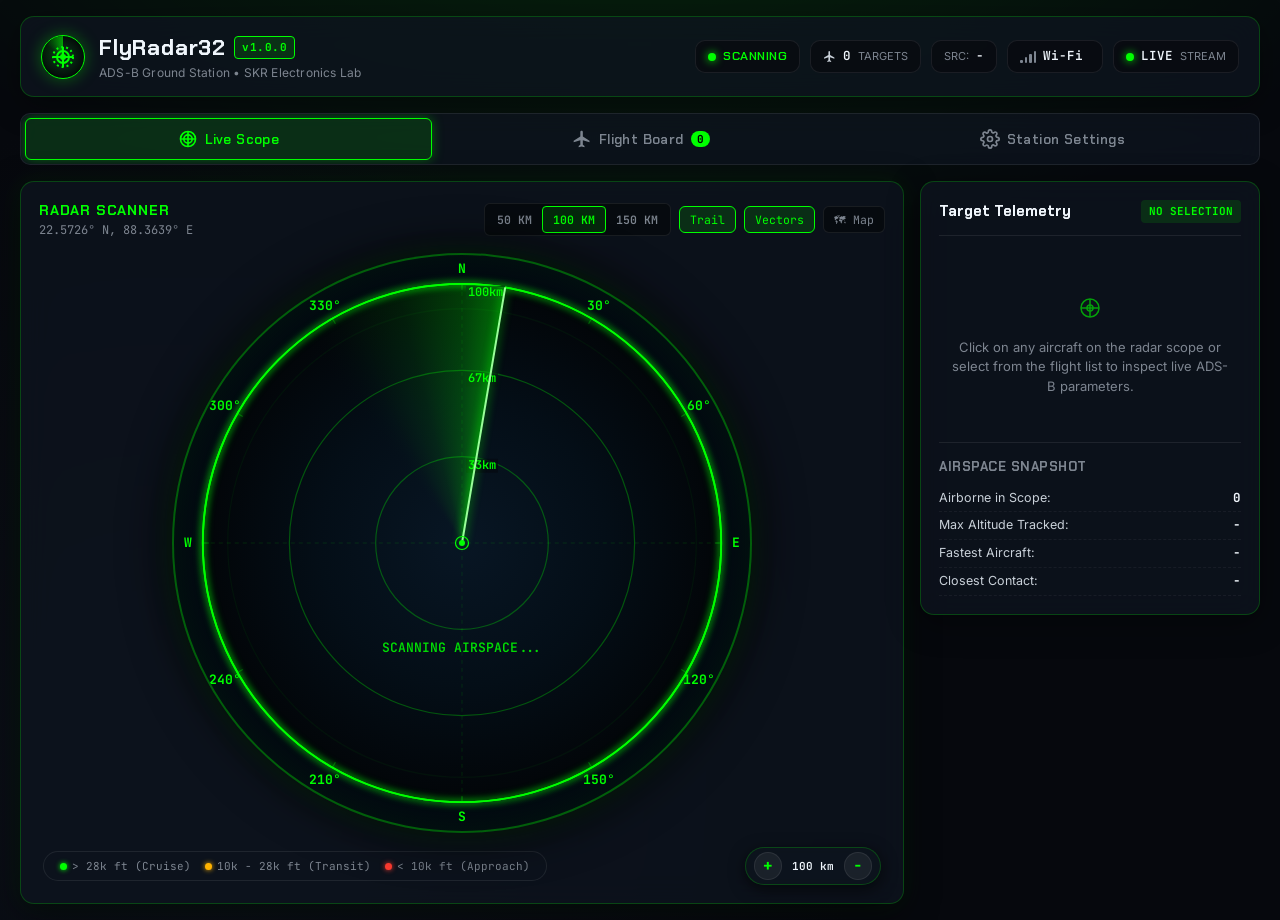
==== data/index.html @ 41c31546 "WIP: current uncommitted state before full issue audit fixes" ====
<!DOCTYPE html>
<html lang="en">
<head>
<meta charset="UTF-8">
<meta name="viewport" content="width=device-width, initial-scale=1.0, maximum-scale=1.0, user-scalable=no">
<title>FlyRadar32 &mdash; SKR Electronics Lab</title>
<link rel="stylesheet" href="style.css?v=1.0.0">
<link rel="preconnect" href="https://fonts.googleapis.com">
<link rel="preconnect" href="https://fonts.gstatic.com" crossorigin>
<link href="https://fonts.googleapis.com/css2?family=Chakra+Petch:ital,wght@0,400;0,600;0,700;1,500&family=Inter:wght@300;400;500;600;700&family=JetBrains+Mono:wght@400;500;600&display=swap" rel="stylesheet">
<style>
  /* Critical anti-FOUC & SVG containment to prevent giant unstyled icons */
  svg { max-width: 24px; max-height: 24px; display: inline-block; vertical-align: middle; }
  .radar-emblem svg { width: 24px; height: 24px; max-width: 24px; max-height: 24px; }
  .tab-svg, .section-svg { width: 20px; height: 20px; min-width: 20px; max-width: 20px; min-height: 20px; max-height: 20px; }
  .cockpit-panel:not(.active) { display: none !important; }
</style>
</head>
<body class="theme-green">
<div class="app-wrapper">
  <!-- Top Avionics Header -->
  <header class="avionics-header">
    <div class="header-left">
      <div class="radar-emblem">
        <div class="sweep-disc"></div>
        <svg width="24" height="24" viewBox="0 0 24 24" fill="none" stroke="currentColor" stroke-width="2">
          <circle cx="12" cy="12" r="10" stroke-dasharray="2 3"/>
          <circle cx="12" cy="12" r="6"/>
          <circle cx="12" cy="12" r="2" fill="currentColor"/>
          <line x1="12" y1="2" x2="12" y2="22"/>
          <line x1="2" y1="12" x2="22" y2="12"/>
        </svg>
      </div>
      <div class="brand-group">
        <div class="brand-title">
          <h1>FlyRadar32</h1>
          <span class="version-badge">v1.0.0</span>
        </div>
        <div class="brand-sub">ADS-B Ground Station &bull; SKR Electronics Lab</div>
      </div>
    </div>

    <!-- Live Telemetry HUD Ribbons -->
    <div class="header-hud">
      <div class="hud-pill" id="statusPill">
        <span class="pulse-dot"></span>
        <span class="pill-label" id="liveStatusText">SCANNING</span>
      </div>

      <div class="hud-pill" id="targetPill">
        <span class="hud-icon">
          <svg width="13" height="13" viewBox="0 0 24 24" fill="currentColor">
            <path d="M21 16v-2l-8-5V3.5c0-.83-.67-1.5-1.5-1.5S10 2.67 10 3.5V9l-8 5v2l8-2.5V19l-2 1.5V22l3.5-1 3.5 1v-1.5L13 19v-5.5l8 2.5z"/>
          </svg>
        </span>
        <span class="hud-val" id="targetCount">0</span>
        <span class="hud-sub">TARGETS</span>
      </div>

      <div class="hud-pill" id="providerPill">
        <span class="hud-sub">SRC:</span>
        <span class="hud-val" id="activeProvider">-</span>
      </div>

      <div class="hud-pill" id="wifiPill">
        <span class="wifi-bars" id="wifiBars">
          <span class="bar bar-1"></span>
          <span class="bar bar-2"></span>
          <span class="bar bar-3"></span>
          <span class="bar bar-4"></span>
        </span>
        <span class="hud-val" id="wifiSsidHeader">Wi-Fi</span>
        <span class="hud-sub" id="wifiIpHeader"></span>
      </div>

      <!-- Realtime live streaming badge (Replaces manual refresh button) -->
      <div class="hud-pill live-pill" title="Automated Real-Time ADS-B Feed">
        <span class="pulse-dot live-radar-dot"></span>
        <span class="hud-val">LIVE</span>
        <span class="hud-sub" id="refreshTimerText">STREAM</span>
      </div>
    </div>
  </header>

  <!-- Clean 3-Tab Avionics Navigation -->
  <nav class="cockpit-nav">
    <button class="nav-tab active" data-tab="radar">
      <svg class="tab-svg" width="20" height="20" viewBox="0 0 24 24" fill="none" stroke="currentColor" stroke-width="2">
        <circle cx="12" cy="12" r="9"/>
        <circle cx="12" cy="12" r="5"/>
        <line x1="12" y1="3" x2="12" y2="21"/>
        <line x1="3" y1="12" x2="21" y2="12"/>
      </svg>
      <span>Live Scope</span>
    </button>
    <button class="nav-tab" data-tab="traffic">
      <svg class="tab-svg" width="20" height="20" viewBox="0 0 24 24" fill="currentColor">
        <path d="M21 16v-2l-8-5V3.5c0-.83-.67-1.5-1.5-1.5S10 2.67 10 3.5V9l-8 5v2l8-2.5V19l-2 1.5V22l3.5-1 3.5 1v-1.5L13 19v-5.5l8 2.5z"/>
      </svg>
      <span>Flight Board</span>
      <span class="badge" id="trafficBadge">0</span>
    </button>
    <button class="nav-tab" data-tab="settings">
      <svg class="tab-svg" width="20" height="20" viewBox="0 0 24 24" fill="none" stroke="currentColor" stroke-width="2">
        <circle cx="12" cy="12" r="3"/>
        <path d="M19.4 15a1.65 1.65 0 0 0 .33 1.82l.06.06a2 2 0 0 1 0 2.83 2 2 0 0 1-2.83 0l-.06-.06a1.65 1.65 0 0 0-1.82-.33 1.65 1.65 0 0 0-1 1.51V21a2 2 0 0 1-2 2 2 2 0 0 1-2-2v-.09A1.65 1.65 0 0 0 9 19.4a1.65 1.65 0 0 0-1.82.33l-.06.06a2 2 0 0 1-2.83 0 2 2 0 0 1 0-2.83l.06-.06a1.65 1.65 0 0 0 .33-1.82 1.65 1.65 0 0 0-1.51-1H3a2 2 0 0 1-2-2 2 2 0 0 1 2-2h.09A1.65 1.65 0 0 0 4.6 9a1.65 1.65 0 0 0-.33-1.82l-.06-.06a2 2 0 0 1 0-2.83 2 2 0 0 1 2.83 0l.06.06a1.65 1.65 0 0 0 1.82.33H9a1.65 1.65 0 0 0 1-1.51V3a2 2 0 0 1 2-2 2 2 0 0 1 2 2v.09a1.65 1.65 0 0 0 1 1.51 1.65 1.65 0 0 0 1.82-.33l.06-.06a2 2 0 0 1 2.83 0 2 2 0 0 1 0 2.83l-.06.06a1.65 1.65 0 0 0-.33 1.82V9a1.65 1.65 0 0 0 1.51 1H21a2 2 0 0 1 2 2 2 2 0 0 1-2 2h-.09a1.65 1.65 0 0 0-1.51 1z"/>
      </svg>
      <span>Station Settings</span>
    </button>
  </nav>

  <!-- ================= TAB 1: LIVE RADAR SCOPE ================= -->
  <section class="cockpit-panel active" id="panel-radar">
    <div class="scope-grid">
      <!-- Radar Canvas Viewport -->
      <div class="radar-card">
        <div class="radar-toolbar">
          <div class="scope-title">
            <span class="scope-mode-label">RADAR SCANNER</span>
            <span class="scope-coords" id="scopeCoordsText">22.5726&deg; N, 88.3639&deg; E</span>
          </div>
          <div class="scope-controls">
            <div class="range-selector" id="radarRangeBtns">
              <button class="range-btn" data-range="50">50 KM</button>
              <button class="range-btn active" data-range="100">100 KM</button>
              <button class="range-btn" data-range="150">150 KM</button>
            </div>
            <button class="hud-toggle-btn active" id="trailToggleBtn" title="Toggle Breadcrumb Trails">Trail</button>
            <button class="hud-toggle-btn active" id="vectorToggleBtn" title="Toggle Heading Vectors">Vectors</button>
            <button class="hud-toggle-btn" id="mapToggleBtn" title="Toggle Real Map Overlay (OpenStreetMap)">🗺 Map</button>
          </div>
        </div>

        <div class="radar-canvas-container">
          <canvas id="radarCanvas" width="600" height="600"></canvas>
          <div class="radar-crosshair-center"></div>
        </div>

        <!-- Radar Scope Footer: Altitude legend & Zoom controls placed cleanly outside radar scope circle -->
        <div class="radar-scope-footer">
          <div class="radar-legend">
            <div class="legend-item"><span class="legend-dot dot-high"></span> &gt; 28k ft (Cruise)</div>
            <div class="legend-item"><span class="legend-dot dot-mid"></span> 10k - 28k ft (Transit)</div>
            <div class="legend-item"><span class="legend-dot dot-low"></span> &lt; 10k ft (Approach)</div>
          </div>
          <div class="scope-zoom-controls">
            <button class="scope-zoom-btn" id="scopeZoomInBtn" title="Zoom In (+)">+</button>
            <span class="scope-zoom-badge" id="scopeZoomDisplay">100 km</span>
            <button class="scope-zoom-btn" id="scopeZoomOutBtn" title="Zoom Out (&minus;)">&minus;</button>
          </div>
        </div>
      </div>

      <!-- Right Inspection Sidebar -->
      <div class="inspect-card" id="inspectCard">
        <div class="card-header">
          <h3>Target Telemetry</h3>
          <span class="target-tag" id="targetTag">NO SELECTION</span>
        </div>

        <div id="targetDetailEmpty" class="target-empty">
          <div class="empty-icon">
            <svg width="40" height="40" viewBox="0 0 24 24" fill="none" stroke="currentColor" stroke-width="1.5">
              <circle cx="12" cy="12" r="9"/>
              <circle cx="12" cy="12" r="3"/>
              <line x1="12" y1="3" x2="12" y2="21"/>
              <line x1="3" y1="12" x2="21" y2="12"/>
            </svg>
          </div>
          <p>Click on any aircraft on the radar scope or select from the flight list to inspect live ADS-B parameters.</p>
        </div>

        <div id="targetDetailContent" class="target-detail-content" style="display:none;">
          <div class="flight-headline">
            <div class="flight-callsign" id="detailCallsign">-</div>
            <div class="flight-hex" id="detailHex">-</div>
          </div>

          <div class="telemetry-stats-grid">
            <div class="tstat-box">
              <span class="tstat-lbl">ALTITUDE</span>
              <span class="tstat-val" id="detailAlt">0 <small>ft</small></span>
            </div>
            <div class="tstat-box">
              <span class="tstat-lbl">GROUND SPEED</span>
              <span class="tstat-val" id="detailSpeed">0 <small>kt</small></span>
            </div>
            <div class="tstat-box">
              <span class="tstat-lbl">DISTANCE</span>
              <span class="tstat-val" id="detailDist">0 <small>km</small></span>
            </div>
            <div class="tstat-box">
              <span class="tstat-lbl">BEARING</span>
              <span class="tstat-val" id="detailBrg">0&deg;</span>
            </div>
            <div class="tstat-box">
              <span class="tstat-lbl">TRACK HEADING</span>
              <span class="tstat-val" id="detailTrack">0&deg;</span>
            </div>
            <div class="tstat-box">
              <span class="tstat-lbl">SQUAWK</span>
              <span class="tstat-val squawk-val" id="detailSquawk">----</span>
            </div>
          </div>

          <div class="extra-specs-list">
            <div class="spec-row">
              <span class="spec-lbl">Aircraft Model:</span>
              <span class="spec-val" id="detailType">-</span>
            </div>
            <div class="spec-row">
              <span class="spec-lbl">Registration:</span>
              <span class="spec-val" id="detailReg">-</span>
            </div>
            <div class="spec-row">
              <span class="spec-lbl">Operator / Airline:</span>
              <span class="spec-val" id="detailOp">-</span>
            </div>
            <div class="spec-row">
              <span class="spec-lbl">Description / Origin:</span>
              <span class="spec-val" id="detailDesc">-</span>
            </div>
          </div>

          <div class="target-actions">
            <a class="btn btn-secondary btn-sm" id="flightRadarTrackBtn" target="_blank" rel="noopener noreferrer">View on FlightRadar24</a>
            <button class="btn btn-secondary btn-sm" id="radarCenterTargetBtn">Select on Scope</button>
          </div>
        </div>

        <!-- Airspace Mini Stats -->
        <div class="airspace-summary">
          <h4>Airspace Snapshot</h4>
          <div class="airspace-stat-row">
            <span>Airborne in Scope:</span>
            <strong id="statAirborne">0</strong>
          </div>
          <div class="airspace-stat-row">
            <span>Max Altitude Tracked:</span>
            <strong id="statMaxAlt">-</strong>
          </div>
          <div class="airspace-stat-row">
            <span>Fastest Aircraft:</span>
            <strong id="statMaxSpeed">-</strong>
          </div>
          <div class="airspace-stat-row">
            <span>Closest Contact:</span>
            <strong id="statClosest">-</strong>
          </div>
        </div>
      </div>
    </div>
  </section>

  <!-- ================= TAB 2: TRAFFIC BOARD ================= -->
  <section class="cockpit-panel" id="panel-traffic">
    <div class="card glass-card">
      <div class="board-header">
        <div>
          <h2>Air Traffic Flight Board</h2>
          <p class="section-desc">Real-time transponder broadcasts received within your station's coverage radius.</p>
        </div>
        <div class="board-search">
          <input type="text" id="trafficSearchInput" placeholder="Filter callsign, type, hex, airline...">
        </div>
      </div>

      <div class="table-container">
        <table class="traffic-table" id="trafficTable">
          <thead>
            <tr>
              <th>Callsign</th>
              <th>Hex</th>
              <th>Model</th>
              <th>Altitude</th>
              <th>Speed</th>
              <th>Heading</th>
              <th>Distance</th>
              <th>Bearing</th>
              <th>Squawk</th>
              <th>Action</th>
            </tr>
          </thead>
          <tbody id="trafficTableBody">
            <tr>
              <td colspan="10" class="empty-table-msg">Awaiting aircraft telemetry...</td>
            </tr>
          </tbody>
        </table>
      </div>
    </div>
  </section>

  <!-- ================= TAB 3: UNIFIED STATION CONFIGURATION ================= -->
  <section class="cockpit-panel" id="panel-settings">
    <!-- Top Configuration Header with Auto-Save Badge -->
    <div class="settings-top-bar">
      <div>
        <h2>Station Cockpit Settings</h2>
        <p class="section-desc">All preferences and hardware parameters are automatically synchronized in real-time.</p>
      </div>
      <div class="autosave-indicator" id="autoSaveBadge">
        <span class="autosave-dot"></span>
        <span class="autosave-label">Auto-Saved to Hardware</span>
      </div>
    </div>

    <div class="settings-unified-grid">
      <!-- Card 1: ADS-B Telemetry & Station Location -->
      <div class="card glass-card" id="telemetryCard">
        <div class="card-title-row">
          <svg class="section-svg" width="20" height="20" viewBox="0 0 24 24" fill="none" stroke="currentColor" stroke-width="2">
            <path d="M4.93 19.07A10 10 0 0 1 12 2a10 10 0 0 1 7.07 17.07M12 12a3 3 0 1 0 0-6 3 3 0 0 0 0 6z"/>
            <line x1="12" y1="12" x2="12" y2="22"/>
          </svg>
          <h3>ADS-B Telemetry & Station Location</h3>
        </div>
        <p class="card-desc">Ground station GPS coordinates and multi-feed provider prioritization.</p>

        <div class="form-group">
          <label for="pasteCoords">Quick Paste from Google Maps</label>
          <div class="input-with-action">
            <input type="text" id="pasteCoords" placeholder="e.g. 22.572645, 88.363892 or Maps link">
            <button class="btn btn-secondary" id="parseCoordsBtn">Apply</button>
          </div>
        </div>

        <div class="coords-row">
          <div class="form-group">
            <label for="latInput">Latitude (&deg; N/S)</label>
            <input type="number" step="0.0001" id="latInput" placeholder="e.g. 22.5726">
          </div>
          <div class="form-group">
            <label for="lonInput">Longitude (&deg; E/W)</label>
            <input type="number" step="0.0001" id="lonInput" placeholder="e.g. 88.3639">
          </div>
        </div>

        <div class="form-grid-2">
          <div class="form-group">
            <label for="primaryProviderSelect">Primary Data Feed</label>
            <select id="primaryProviderSelect">
              <option value="1">adsb.lol (No Auth, HTTP)</option>
              <option value="0">OpenSky Network (REST)</option>
              <option value="2">airplanes.live (HTTPS)</option>
            </select>
          </div>
          <div class="form-group">
            <label for="refreshSelect">Polling Interval</label>
            <select id="refreshSelect">
              <option value="5">5s (High Frequency)</option>
              <option value="10" selected>10s (Recommended)</option>
              <option value="15">15s (Standard)</option>
              <option value="30">30s (Bandwidth Saver)</option>
            </select>
          </div>
        </div>

        <div class="provider-status-list" id="providerStatusList">
          <div class="provider-item active" data-provider="1" title="Click to set as Primary">
            <div class="provider-status-dot cyan"></div>
            <div class="provider-info">
              <strong>adsb.lol</strong>
              <span>Community ADS-B Exchange v2 (No auth, fast HTTP)</span>
            </div>
            <span class="provider-badge" id="badge-1">PRIMARY</span>
          </div>

          <div class="provider-item standby" data-provider="0" title="Click to set as Primary">
            <div class="provider-status-dot green"></div>
            <div class="provider-info">
              <strong>OpenSky Network</strong>
              <span>REST API (Anonymous or OAuth2 credentials)</span>
            </div>
            <span class="provider-badge backup" id="badge-0">BACKUP</span>
          </div>

          <div class="provider-item disabled" data-provider="2" title="Click to set as Primary">
            <div class="provider-status-dot gray"></div>
            <div class="provider-info">
              <strong>airplanes.live</strong>
              <span>HTTPS Feed (Cloudflare rate limiting)</span>
            </div>
            <span class="provider-badge off" id="badge-2">TERTIARY</span>
          </div>
        </div>
      </div>

      <!-- Card 2: Hardware Display & Themes -->
      <div class="card glass-card">
        <div class="card-title-row">
          <svg class="section-svg" width="20" height="20" viewBox="0 0 24 24" fill="none" stroke="currentColor" stroke-width="2">
            <rect x="2" y="3" width="20" height="14" rx="2" ry="2"/>
            <line x1="8" y1="21" x2="16" y2="21"/>
            <line x1="12" y1="17" x2="12" y2="21"/>
          </svg>
          <h3>Hardware Display & Themes</h3>
        </div>
        <p class="card-desc">Customize your physical ST7735 TFT screen and web cockpit appearance.</p>

        <div class="form-group">
          <label>Phosphor HUD Palette</label>
          <div class="theme-row" id="themeRow">
            <div class="theme-swatch active" data-theme="0">
              <div class="dot" style="background:#00FF00; box-shadow: 0 0 10px #00FF00;"></div>
              <span>Matrix Green</span>
            </div>
            <div class="theme-swatch" data-theme="1">
              <div class="dot" style="background:#00E5FF; box-shadow: 0 0 10px #00E5FF;"></div>
              <span>Ice Cyan</span>
            </div>
            <div class="theme-swatch" data-theme="2">
              <div class="dot" style="background:#FFB300; box-shadow: 0 0 10px #FFB300;"></div>
              <span>Amber Retro</span>
            </div>
          </div>
        </div>

        <div class="form-group">
          <label for="brightnessSlider">TFT Screen Backlight: <span id="brightVal" class="font-mono">100%</span></label>
          <input type="range" id="brightnessSlider" min="15" max="255" value="255" class="slider-range">
        </div>

        <div class="form-grid-2">
          <div class="form-group">
            <label for="zoomSelect">Default Zoom</label>
            <select id="zoomSelect">
              <option value="0">50 km (Approach)</option>
              <option value="1">100 km (Regional)</option>
              <option value="2">150 km (En-Route)</option>
            </select>
          </div>
          <div class="form-group">
            <label for="labelsSelect">Aircraft Labels</label>
            <select id="labelsSelect">
              <option value="0">Disabled</option>
              <option value="1">Selected Only</option>
              <option value="2">All Targets</option>
            </select>
          </div>
        </div>

        <div class="form-group">
          <label for="iconSelect">TFT Aircraft Icon</label>
          <select id="iconSelect">
            <option value="0">◆ Dots (Tactical Blip)</option>
            <option value="1">▲ Directional Arrow</option>
          </select>
        </div>

        <div class="toggles-grid">
          <div class="toggle-row">
            <div>
              <div class="toggle-label">Compass Markers</div>
              <div class="toggle-desc">N, E, S, W cardinal marks</div>
            </div>
            <label class="switch">
              <input type="checkbox" id="compassToggle" checked>
              <span class="slider"></span>
            </label>
          </div>

          <div class="toggle-row">
            <div>
              <div class="toggle-label">Range Distance Labels</div>
              <div class="toggle-desc">km distance graticule stamps</div>
            </div>
            <label class="switch">
              <input type="checkbox" id="rangeLabelsToggle" checked>
              <span class="slider"></span>
            </label>
          </div>

          <div class="toggle-row">
            <div>
              <div class="toggle-label">Breadcrumb Trails</div>
              <div class="toggle-desc">Aircraft flight history trace</div>
            </div>
            <label class="switch">
              <input type="checkbox" id="trailToggle" checked>
              <span class="slider"></span>
            </label>
          </div>

          <div class="toggle-row">
            <div>
              <div class="toggle-label">Sweep Animation</div>
              <div class="toggle-desc">Rotating CRT radar beam</div>
            </div>
            <label class="switch">
              <input type="checkbox" id="sweepToggle" checked>
              <span class="slider"></span>
            </label>
          </div>
        </div>
      </div>

      <!-- Card 3b: OpenSky Network API Credentials & JSON Import -->
      <div class="card glass-card" id="openSkyCredentialsCard">
        <div class="card-title-row">
          <svg class="section-svg" width="20" height="20" viewBox="0 0 24 24" fill="none" stroke="currentColor" stroke-width="2">
            <rect x="3" y="11" width="18" height="11" rx="2" ry="2"/>
            <path d="M7 11V7a5 5 0 0 1 10 0v4"/>
          </svg>
          <h3>OpenSky API Credentials</h3>
        </div>
        <p class="card-desc">OAuth2 client credentials for live OpenSky Network vector state feeds.</p>

        <div class="form-group">
          <label>Import OpenSky Credentials File (.json)</label>
          <div class="file-upload-dropzone" id="jsonDropzone">
            <input type="file" id="openskyJsonFile" accept=".json" style="display:none;" />
            <button type="button" class="btn btn-secondary" style="width:100%; margin-bottom: 6px;" onclick="document.getElementById('openskyJsonFile').click()">
              📁 Upload credentials.json
            </button>
            <div class="help-text" id="jsonFileStatus">Select credentials.json to auto-detect Client ID & Secret.</div>
          </div>
        </div>

        <form id="openSkyForm" style="margin-top: 10px;">
          <div class="form-group">
            <label for="osClientId">Client ID</label>
            <input type="text" id="osClientId" placeholder="skr4test@gmail.com-api-client" autocomplete="off" />
          </div>

          <div class="form-group">
            <label for="osClientSecret">Client Secret</label>
            <input type="password" id="osClientSecret" placeholder="••••••••••••••••" autocomplete="off" />
          </div>

          <button type="submit" class="btn btn-primary btn-block">Save OpenSky Credentials</button>
        </form>
      </div>

      <!-- Card 4: Wi-Fi & System Utilities -->
      <div class="card glass-card" id="wifiSetupCard">
        <div class="card-title-row">
          <svg class="section-svg" width="20" height="20" viewBox="0 0 24 24" fill="none" stroke="currentColor" stroke-width="2">
            <path d="M5 12.55a11 11 0 0 1 14.08 0M1.42 9a16 16 0 0 1 21.16 0M8.53 16.11a6 6 0 0 1 6.95 0M12 20h.01"/>
          </svg>
          <h3>Wi-Fi & System Control</h3>
        </div>
        <p class="card-desc">Network connectivity and firmware hardware utilities.</p>

        <div class="status-grid">
          <div class="status-item">
            <div class="status-label">Network Status</div>
            <div class="status-value" id="wifiState">Connected</div>
          </div>
          <div class="status-item">
            <div class="status-label">IP Address</div>
            <div class="status-value font-mono" id="wifiIp">-</div>
          </div>
          <div class="status-item">
            <div class="status-label">Local mDNS</div>
            <div class="status-value font-mono" id="mdnsAddr">flyradar32.local</div>
          </div>
          <div class="status-item">
            <div class="status-label">Firmware</div>
            <div class="status-value" id="fwVersion">v1.0.0</div>
          </div>
        </div>

        <div class="form-group" style="margin-top: 14px;">
          <label for="ssidInput">Join New Wi-Fi Network</label>
          <div class="input-with-action">
            <input type="text" id="ssidInput" placeholder="Select or enter SSID" autocomplete="off">
            <button class="btn btn-secondary" id="scanBtn">Scan</button>
          </div>
        </div>

        <div class="form-group">
          <label for="passInput">Wi-Fi Password</label>
          <input type="password" id="passInput" placeholder="Security passphrase" autocomplete="off">
        </div>

        <div class="card-footer-action">
          <button class="btn btn-primary btn-full" id="connectBtn">Connect Wi-Fi</button>
        </div>

        <div class="scan-section" id="scanCard" style="display:none; margin-top: 10px;">
          <div class="scan-header">
            <h4>Available Networks <span id="scanCount"></span></h4>
          </div>
          <div id="netList" class="network-list"></div>
        </div>

        <div class="danger-actions-row">
          <button class="btn btn-danger btn-sm" id="disconnectBtn">Forget Wi-Fi & Restart</button>
          <button class="btn btn-danger btn-sm" id="resetBtn">Factory Reset</button>
        </div>
      </div>
    </div>
  </section>
</div>

<!-- Floating Toast Notification -->
<div id="toast" class="toast">Settings updated successfully</div>

<script src="app.js?v=1.0.0"></script>
</body>
</html>
---- data/style.css ----
/* ============================================================
   FlyRadar32 Pro — High-Tech Avionics Glassmorphic Design
   Designed for SKR Electronics Lab & Maker Workstations
   ============================================================ */

:root {
  --bg-space: #06080D;
  --bg-deep: #0B0F17;
  --bg-card: rgba(14, 20, 31, 0.75);
  --bg-card-hover: rgba(20, 28, 44, 0.85);
  --bg-input: #080B11;
  --border-subtle: rgba(255, 255, 255, 0.08);
  --border-card: rgba(0, 255, 0, 0.22);
  --text-bright: #F0F6FC;
  --text-main: #C9D1D9;
  --text-dim: #7D8590;
  --accent: #00FF00;
  --accent-glow: rgba(0, 255, 0, 0.35);
  --accent-soft: rgba(0, 255, 0, 0.12);
  --alt-high: #00FF00;
  --alt-mid: #FFB300;
  --alt-low: #FF3B30;
  --danger: #F85149;
  --radius-sm: 6px;
  --radius-md: 10px;
  --radius-lg: 14px;
}

body.theme-cyan {
  --accent: #00E5FF;
  --accent-glow: rgba(0, 229, 255, 0.28);
  --accent-soft: rgba(0, 229, 255, 0.12);
  --border-card: rgba(0, 229, 255, 0.22);
}

body.theme-amber {
  --accent: #FFB300;
  --accent-glow: rgba(255, 179, 0, 0.28);
  --accent-soft: rgba(255, 179, 0, 0.12);
  --border-card: rgba(255, 179, 0, 0.22);
}

* {
  box-sizing: border-box;
  margin: 0;
  padding: 0;
  -webkit-font-smoothing: antialiased;
}

body {
  font-family: 'Inter', -apple-system, BlinkMacSystemFont, 'Segoe UI', Roboto, sans-serif;
  background-color: var(--bg-space);
  background-image: 
    radial-gradient(ellipse 90% 60% at 50% -15%, var(--accent-soft), transparent 70%),
    radial-gradient(circle at 15% 85%, rgba(14, 20, 31, 0.6), transparent 50%);
  color: var(--text-main);
  min-height: 100vh;
  line-height: 1.5;
  padding: 16px;
}

.font-mono {
  font-family: 'JetBrains Mono', monospace;
}

.app-wrapper {
  max-width: 1240px;
  margin: 0 auto;
}

/* ================= HEADER & TELEMETRY ================= */
.avionics-header {
  display: flex;
  justify-content: space-between;
  align-items: center;
  flex-wrap: wrap;
  gap: 16px;
  padding: 14px 20px;
  background: var(--bg-card);
  backdrop-filter: blur(14px);
  -webkit-backdrop-filter: blur(14px);
  border: 1px solid var(--border-card);
  border-radius: var(--radius-lg);
  margin-bottom: 16px;
  box-shadow: 0 8px 32px rgba(0, 0, 0, 0.4);
}

.header-left {
  display: flex;
  align-items: center;
  gap: 14px;
}

.radar-emblem {
  position: relative;
  width: 44px;
  height: 44px;
  border-radius: 50%;
  background: radial-gradient(circle, var(--accent-soft) 20%, rgba(0,0,0,0.8) 80%);
  border: 1px solid var(--accent);
  display: flex;
  align-items: center;
  justify-content: center;
  box-shadow: 0 0 16px var(--accent-glow);
  overflow: hidden;
}

.radar-emblem svg {
  width: 26px;
  height: 26px;
  color: var(--accent);
  z-index: 2;
}

.sweep-disc {
  position: absolute;
  top: 0;
  left: 0;
  width: 100%;
  height: 100%;
  border-radius: 50%;
  background: conic-gradient(from 0deg, transparent 60%, var(--accent-soft) 85%, var(--accent) 100%);
  opacity: 0.6;
  animation: radarSpin 3.5s linear infinite;
}

@keyframes radarSpin {
  from { transform: rotate(0deg); }
  to { transform: rotate(360deg); }
}

.brand-title {
  display: flex;
  align-items: center;
  gap: 8px;
}

.brand-title h1 {
  font-family: 'Chakra Petch', sans-serif;
  font-size: 22px;
  font-weight: 700;
  letter-spacing: 0.8px;
  color: var(--text-bright);
}

.version-badge,
.pro-badge {
  font-family: 'JetBrains Mono', monospace;
  font-size: 11px;
  font-weight: 700;
  padding: 2px 7px;
  border-radius: 4px;
  background: var(--accent-soft);
  color: var(--accent);
  border: 1px solid var(--accent);
  letter-spacing: 0.5px;
}

.brand-sub {
  font-size: 12px;
  color: var(--text-dim);
  letter-spacing: 0.2px;
}

.header-hud {
  display: flex;
  align-items: center;
  flex-wrap: wrap;
  gap: 10px;
}

.hud-pill {
  display: flex;
  align-items: center;
  gap: 7px;
  background: rgba(8, 11, 17, 0.8);
  border: 1px solid var(--border-subtle);
  border-radius: var(--radius-md);
  padding: 6px 12px;
  font-size: 12.5px;
}

.pulse-dot {
  width: 8px;
  height: 8px;
  border-radius: 50%;
  background: var(--accent);
  box-shadow: 0 0 8px var(--accent);
  animation: beaconPulse 1.8s ease-in-out infinite;
}

@keyframes beaconPulse {
  0%, 100% { opacity: 1; transform: scale(1); }
  50% { opacity: 0.4; transform: scale(0.85); }
}

.pill-label {
  font-family: 'Chakra Petch', sans-serif;
  font-weight: 600;
  letter-spacing: 0.5px;
  color: var(--accent);
}

.hud-pill.offline .pulse-dot {
  background: var(--danger);
  box-shadow: 0 0 8px var(--danger);
}
.hud-pill.offline .pill-label {
  color: var(--danger);
}

.hud-val {
  font-family: 'JetBrains Mono', monospace;
  font-weight: 600;
  color: var(--text-bright);
}

.hud-sub {
  font-size: 11px;
  color: var(--text-dim);
  text-transform: uppercase;
}

.wifi-bars {
  display: inline-flex;
  align-items: flex-end;
  gap: 2px;
  height: 12px;
}
.wifi-bars .bar {
  width: 2.5px;
  background: var(--text-dim);
  border-radius: 1px;
}
.wifi-bars .bar-1 { height: 3px; }
.wifi-bars .bar-2 { height: 6px; }
.wifi-bars .bar-3 { height: 9px; }
.wifi-bars .bar-4 { height: 12px; }

.wifi-bars.good .bar { background: var(--accent); }
.wifi-bars.fair .bar-4 { background: var(--text-dim); }
.wifi-bars.fair .bar-1, .wifi-bars.fair .bar-2, .wifi-bars.fair .bar-3 { background: var(--accent); }

.btn-icon {
  width: 36px;
  height: 36px;
  border-radius: var(--radius-sm);
  background: rgba(255, 255, 255, 0.05);
  border: 1px solid var(--border-subtle);
  color: var(--text-main);
  display: flex;
  align-items: center;
  justify-content: center;
  cursor: pointer;
  transition: all 0.2s;
}
.btn-icon:hover {
  background: var(--accent-soft);
  border-color: var(--accent);
  color: var(--accent);
  transform: scale(1.05);
}

/* ================= COCKPIT NAVIGATION ================= */
.cockpit-nav {
  display: flex;
  gap: 6px;
  background: var(--bg-card);
  backdrop-filter: blur(12px);
  -webkit-backdrop-filter: blur(12px);
  border: 1px solid var(--border-subtle);
  border-radius: var(--radius-md);
  padding: 4px;
  margin-bottom: 16px;
  overflow-x: auto;
}

.nav-tab {
  flex: 1;
  display: flex;
  align-items: center;
  justify-content: center;
  gap: 7px;
  padding: 10px 14px;
  background: transparent;
  border: none;
  border-radius: var(--radius-sm);
  color: var(--text-dim);
  font-family: 'Chakra Petch', sans-serif;
  font-size: 13.5px;
  font-weight: 600;
  letter-spacing: 0.4px;
  cursor: pointer;
  white-space: nowrap;
  transition: all 0.2s;
}

.nav-tab:hover {
  color: var(--text-bright);
  background: rgba(255, 255, 255, 0.04);
}

.nav-tab.active {
  background: var(--accent-soft);
  color: var(--accent);
  border: 1px solid var(--accent);
  box-shadow: 0 0 12px var(--accent-glow);
}

.nav-tab .badge {
  font-family: 'JetBrains Mono', monospace;
  font-size: 11px;
  background: var(--accent);
  color: #000;
  font-weight: 700;
  padding: 1px 6px;
  border-radius: 8px;
}

/* ================= PANELS ================= */
.cockpit-panel {
  display: none;
  animation: panelFade 0.2s ease-out;
}
.cockpit-panel.active {
  display: block;
}

@keyframes panelFade {
  from { opacity: 0; transform: translateY(4px); }
  to { opacity: 1; transform: translateY(0); }
}

/* ================= TAB 1: RADAR SCOPE GRID ================= */
.scope-grid {
  display: grid;
  grid-template-columns: 1fr 340px;
  gap: 16px;
  align-items: start;
}

@media (max-width: 960px) {
  .scope-grid {
    grid-template-columns: 1fr;
  }
}

.radar-card {
  background: var(--bg-card);
  backdrop-filter: blur(16px);
  -webkit-backdrop-filter: blur(16px);
  border: 1px solid var(--border-card);
  border-radius: var(--radius-lg);
  padding: 18px;
  box-shadow: 0 8px 32px rgba(0, 0, 0, 0.6), 0 0 24px rgba(0, 255, 0, 0.08);
  display: flex;
  flex-direction: column;
  align-items: center;
}

.radar-toolbar {
  width: 100%;
  display: flex;
  justify-content: space-between;
  align-items: center;
  flex-wrap: wrap;
  gap: 10px;
  margin-bottom: 14px;
}

.scope-title {
  display: flex;
  flex-direction: column;
}

.scope-mode-label {
  font-family: 'Chakra Petch', sans-serif;
  font-size: 14px;
  font-weight: 700;
  color: var(--accent);
  letter-spacing: 0.8px;
}

.scope-coords {
  font-family: 'JetBrains Mono', monospace;
  font-size: 12px;
  color: var(--text-dim);
}

.scope-controls {
  display: flex;
  align-items: center;
  gap: 8px;
}

.range-selector {
  display: flex;
  background: rgba(0, 0, 0, 0.4);
  border: 1px solid var(--border-subtle);
  border-radius: var(--radius-sm);
  padding: 2px;
}

.range-btn {
  background: transparent;
  border: none;
  color: var(--text-dim);
  font-family: 'JetBrains Mono', monospace;
  font-size: 11.5px;
  font-weight: 600;
  padding: 5px 10px;
  border-radius: 4px;
  cursor: pointer;
  transition: all 0.15s;
}

.range-btn:hover {
  color: var(--text-bright);
}

.range-btn.active {
  background: var(--accent-soft);
  color: var(--accent);
  border: 1px solid var(--accent);
}

.hud-toggle-btn {
  background: rgba(0, 0, 0, 0.4);
  border: 1px solid var(--border-subtle);
  color: var(--text-dim);
  font-family: 'JetBrains Mono', monospace;
  font-size: 11.5px;
  padding: 5px 10px;
  border-radius: var(--radius-sm);
  cursor: pointer;
}
.hud-toggle-btn.active {
  color: var(--accent);
  border-color: var(--accent);
  background: var(--accent-soft);
}

.radar-canvas-container {
  position: relative;
  width: 100%;
  max-width: 580px;
  aspect-ratio: 1 / 1;
  display: flex;
  justify-content: center;
  align-items: center;
  border-radius: 50%;
  background: radial-gradient(circle at 50% 50%, #081726 0%, #030b14 55%, #010408 100%);
  border: 2px solid rgba(0, 255, 0, 0.35);
  box-shadow: 0 0 50px rgba(0, 0, 0, 0.95), 0 0 25px rgba(0, 255, 0, 0.16), inset 0 0 35px rgba(0, 255, 0, 0.06);
}

#radarCanvas {
  width: 100%;
  height: 100%;
  border-radius: 50%;
  display: block;
  cursor: crosshair;
}

.radar-scope-footer {
  width: 100%;
  display: flex;
  justify-content: space-between;
  align-items: center;
  flex-wrap: wrap;
  gap: 12px;
  margin-top: 14px;
  padding: 0 4px;
}

@media (max-width: 650px) {
  .radar-scope-footer {
    justify-content: center;
    gap: 10px;
  }
}

.radar-legend {
  display: flex;
  flex-wrap: wrap;
  justify-content: center;
  align-items: center;
  gap: 14px;
  background: rgba(14, 20, 30, 0.75);
  border: 1px solid var(--border-subtle);
  border-radius: 20px;
  padding: 6px 16px;
  font-size: 11px;
  font-family: 'JetBrains Mono', monospace;
  color: var(--text-dim);
  pointer-events: none;
  white-space: nowrap;
}

.legend-item {
  display: flex;
  align-items: center;
  gap: 5px;
}

.legend-dot {
  width: 7px;
  height: 7px;
  border-radius: 50%;
}
.dot-high { background: var(--alt-high); box-shadow: 0 0 5px var(--alt-high); }
.dot-mid { background: var(--alt-mid); box-shadow: 0 0 5px var(--alt-mid); }
.dot-low { background: var(--alt-low); box-shadow: 0 0 5px var(--alt-low); }

.tab-svg {
  width: 15px;
  height: 15px;
  flex-shrink: 0;
}

/* ─── Scope Zoom Controls (Side bottom footer, completely off the radar circle) ─── */
.scope-zoom-controls {
  position: static;
  display: flex;
  align-items: center;
  gap: 5px;
  background: rgba(14, 20, 30, 0.85);
  backdrop-filter: blur(10px);
  -webkit-backdrop-filter: blur(10px);
  border: 1px solid var(--border-card);
  border-radius: 20px;
  padding: 4px 8px;
  box-shadow: 0 4px 16px rgba(0, 0, 0, 0.6);
  user-select: none;
}

.scope-zoom-btn {
  width: 28px;
  height: 28px;
  display: flex;
  align-items: center;
  justify-content: center;
  background: rgba(255, 255, 255, 0.06);
  border: 1px solid var(--border-subtle);
  border-radius: 50%;
  color: var(--accent);
  font-family: 'JetBrains Mono', monospace;
  font-size: 16px;
  font-weight: 700;
  cursor: pointer;
  transition: all 0.15s ease;
  line-height: 1;
}

.scope-zoom-btn:hover {
  background: var(--accent-soft);
  border-color: var(--accent);
  box-shadow: 0 0 10px var(--accent-glow);
  transform: scale(1.08);
}

.scope-zoom-btn:active {
  transform: scale(0.95);
}

.scope-zoom-badge {
  font-family: 'JetBrains Mono', monospace;
  font-size: 11px;
  font-weight: 600;
  color: var(--text-bright);
  padding: 0 4px;
  min-width: 52px;
  text-align: center;
}

/* ================= RIGHT INSPECTION SIDEBAR ================= */
.inspect-card {
  background: var(--bg-card);
  backdrop-filter: blur(14px);
  -webkit-backdrop-filter: blur(14px);
  border: 1px solid var(--border-card);
  border-radius: var(--radius-lg);
  padding: 18px;
  display: flex;
  flex-direction: column;
  gap: 16px;
  box-shadow: 0 8px 32px rgba(0, 0, 0, 0.4);
}

.card-header {
  display: flex;
  justify-content: space-between;
  align-items: center;
  border-bottom: 1px solid var(--border-subtle);
  padding-bottom: 12px;
}

.card-header h3 {
  font-family: 'Chakra Petch', sans-serif;
  font-size: 15px;
  font-weight: 700;
  color: var(--text-bright);
}

.target-tag {
  font-family: 'JetBrains Mono', monospace;
  font-size: 11px;
  font-weight: 700;
  color: var(--accent);
  background: var(--accent-soft);
  padding: 3px 8px;
  border-radius: 4px;
}

.target-empty {
  text-align: center;
  padding: 30px 10px;
  color: var(--text-dim);
  font-size: 13px;
}

.empty-icon {
  font-size: 32px;
  color: var(--accent);
  opacity: 0.6;
  margin-bottom: 8px;
}

.flight-headline {
  display: flex;
  justify-content: space-between;
  align-items: baseline;
  background: rgba(0, 0, 0, 0.4);
  padding: 10px 14px;
  border-radius: var(--radius-sm);
  border: 1px solid var(--border-subtle);
}

.flight-callsign {
  font-family: 'Chakra Petch', sans-serif;
  font-size: 20px;
  font-weight: 700;
  color: var(--accent);
  letter-spacing: 0.6px;
}

.flight-hex {
  font-family: 'JetBrains Mono', monospace;
  font-size: 13px;
  color: var(--text-dim);
}

.telemetry-stats-grid {
  display: grid;
  grid-template-columns: 1fr 1fr;
  gap: 8px;
}

.tstat-box {
  background: rgba(8, 11, 17, 0.7);
  border: 1px solid var(--border-subtle);
  border-radius: var(--radius-sm);
  padding: 8px 10px;
  display: flex;
  flex-direction: column;
}

.tstat-lbl {
  font-size: 10.5px;
  font-family: 'JetBrains Mono', monospace;
  color: var(--text-dim);
  letter-spacing: 0.3px;
}

.tstat-val {
  font-family: 'JetBrains Mono', monospace;
  font-size: 15px;
  font-weight: 700;
  color: var(--text-bright);
}
.tstat-val small {
  font-size: 11px;
  font-weight: 400;
  color: var(--text-dim);
}

.squawk-val {
  color: var(--accent);
}

.extra-specs-list {
  background: rgba(8, 11, 17, 0.5);
  border-radius: var(--radius-sm);
  padding: 10px;
  font-size: 12.5px;
  display: flex;
  flex-direction: column;
  gap: 6px;
}

.spec-row {
  display: flex;
  justify-content: space-between;
  gap: 8px;
}

.spec-lbl {
  color: var(--text-dim);
}

.spec-val {
  font-weight: 500;
  color: var(--text-bright);
  text-align: right;
  word-break: break-word;
}

.target-actions {
  display: grid;
  grid-template-columns: 1fr 1fr;
  gap: 8px;
}

.airspace-summary {
  border-top: 1px solid var(--border-subtle);
  padding-top: 14px;
}

.airspace-summary h4 {
  font-family: 'Chakra Petch', sans-serif;
  font-size: 13px;
  color: var(--text-dim);
  text-transform: uppercase;
  letter-spacing: 0.5px;
  margin-bottom: 8px;
}

.airspace-stat-row {
  display: flex;
  justify-content: space-between;
  font-size: 12.5px;
  padding: 4px 0;
  border-bottom: 1px dashed rgba(255, 255, 255, 0.05);
}
.airspace-stat-row strong {
  font-family: 'JetBrains Mono', monospace;
  color: var(--text-bright);
}

/* ================= TAB 2: FLIGHT BOARD TABLE ================= */
.card {
  background: var(--bg-card);
  backdrop-filter: blur(14px);
  -webkit-backdrop-filter: blur(14px);
  border: 1px solid var(--border-card);
  border-radius: var(--radius-lg);
  padding: 22px;
  margin-bottom: 16px;
  box-shadow: 0 8px 32px rgba(0, 0, 0, 0.4);
}

.board-header {
  display: flex;
  justify-content: space-between;
  align-items: center;
  flex-wrap: wrap;
  gap: 16px;
  margin-bottom: 18px;
}

.board-header h2 {
  font-family: 'Chakra Petch', sans-serif;
  font-size: 18px;
  font-weight: 700;
  color: var(--text-bright);
  letter-spacing: 0.5px;
}

.section-desc {
  font-size: 13px;
  color: var(--text-dim);
  margin-top: 2px;
}

.board-search input {
  padding: 8px 14px;
  width: 260px;
  background: var(--bg-input);
  border: 1px solid var(--border-subtle);
  border-radius: var(--radius-sm);
  color: var(--text-bright);
  font-size: 13px;
  outline: none;
}
.board-search input:focus {
  border-color: var(--accent);
  box-shadow: 0 0 8px var(--accent-glow);
}

.table-container {
  overflow-x: auto;
  border: 1px solid var(--border-subtle);
  border-radius: var(--radius-md);
}

.traffic-table {
  width: 100%;
  border-collapse: collapse;
  font-size: 13px;
  text-align: left;
}

.traffic-table th {
  background: rgba(14, 20, 31, 0.95);
  color: var(--text-dim);
  font-family: 'JetBrains Mono', monospace;
  font-size: 11.5px;
  font-weight: 600;
  text-transform: uppercase;
  padding: 12px 14px;
  border-bottom: 1px solid var(--border-subtle);
}

.traffic-table td {
  padding: 11px 14px;
  border-bottom: 1px solid rgba(255, 255, 255, 0.04);
  font-family: 'JetBrains Mono', monospace;
  color: var(--text-main);
  white-space: nowrap;
}

.traffic-table tr:hover td {
  background: rgba(0, 255, 0, 0.05);
  color: var(--text-bright);
}

.traffic-callsign {
  font-family: 'Chakra Petch', sans-serif;
  font-weight: 700;
  font-size: 14px;
  color: var(--accent);
}

.alt-pill {
  display: inline-block;
  padding: 2px 7px;
  border-radius: 4px;
  font-size: 11.5px;
  font-weight: 600;
}
.alt-pill.high { background: rgba(0, 255, 0, 0.15); color: #00FF00; }
.alt-pill.mid { background: rgba(255, 179, 0, 0.15); color: #FFB300; }
.alt-pill.low { background: rgba(255, 59, 48, 0.15); color: #FF453A; }

.squawk-pill {
  padding: 2px 6px;
  border-radius: 3px;
  background: rgba(255, 255, 255, 0.07);
  font-size: 11px;
}
.squawk-pill.emergency {
  background: rgba(255, 59, 48, 0.3);
  color: #FF453A;
  font-weight: 700;
  animation: pulseEmerg 1s infinite alternate;
}

@keyframes pulseEmerg {
  from { opacity: 0.6; }
  to { opacity: 1; }
}

.empty-table-msg {
  text-align: center;
  padding: 30px !important;
  color: var(--text-dim);
}

/* ================= SETTINGS GRIDS & FORMS ================= */
.settings-unified-grid,
.settings-grid {
  display: grid;
  grid-template-columns: repeat(2, 1fr);
  gap: 18px;
  width: 100%;
}

.form-group {
  margin-bottom: 16px;
}

label {
  display: block;
  font-size: 12.5px;
  font-weight: 500;
  color: var(--text-dim);
  margin-bottom: 6px;
}

input[type="text"],
input[type="password"],
input[type="number"],
select {
  width: 100%;
  padding: 9px 12px;
  background-color: var(--bg-input);
  border: 1px solid var(--border-subtle);
  border-radius: var(--radius-sm);
  color: var(--text-bright);
  font-size: 13.5px;
  font-family: inherit;
  transition: all 0.15s;
  outline: none;
}

input:focus, select:focus {
  border-color: var(--accent);
  box-shadow: 0 0 10px var(--accent-glow);
}

.help-text {
  font-size: 11.5px;
  color: var(--text-dim);
  margin-top: 5px;
}

.input-with-action {
  display: flex;
  gap: 8px;
}

.coords-row {
  display: grid;
  grid-template-columns: 1fr 1fr;
  gap: 12px;
}

.checkbox-group {
  display: flex;
  align-items: center;
  gap: 10px;
  margin: 14px 0;
}

.checkbox-group input[type="checkbox"] {
  width: 16px;
  height: 16px;
  accent-color: var(--accent);
  cursor: pointer;
}

.checkbox-group label {
  margin-bottom: 0;
  cursor: pointer;
  color: var(--text-main);
  font-size: 13px;
}

/* Custom switch toggle */
.toggle-row {
  display: flex;
  justify-content: space-between;
  align-items: center;
  padding: 10px 0;
  border-bottom: 1px solid rgba(255, 255, 255, 0.05);
}

.toggle-label {
  font-size: 13px;
  font-weight: 500;
  color: var(--text-bright);
}
.toggle-desc {
  font-size: 11.5px;
  color: var(--text-dim);
}

.switch {
  position: relative;
  display: inline-block;
  width: 42px;
  height: 24px;
}
.switch input { opacity: 0; width: 0; height: 0; }
.slider {
  position: absolute;
  cursor: pointer;
  top: 0; left: 0; right: 0; bottom: 0;
  background-color: rgba(255, 255, 255, 0.1);
  transition: 0.2s;
  border-radius: 24px;
}
.slider:before {
  position: absolute;
  content: "";
  height: 18px; width: 18px;
  left: 3px; bottom: 3px;
  background-color: #fff;
  transition: 0.2s;
  border-radius: 50%;
}
input:checked + .slider {
  background-color: var(--accent);
}
input:checked + .slider:before {
  transform: translateX(18px);
  background-color: #000;
}

/* Theme selector swatches */
.theme-row {
  display: flex;
  gap: 10px;
  margin-bottom: 16px;
}

.theme-swatch {
  flex: 1;
  display: flex;
  align-items: center;
  justify-content: center;
  gap: 8px;
  background: var(--bg-input);
  border: 1px solid var(--border-subtle);
  border-radius: var(--radius-sm);
  padding: 10px 8px;
  cursor: pointer;
  transition: all 0.2s;
}

.theme-swatch.active {
  border-color: var(--accent);
  background: var(--accent-soft);
  box-shadow: 0 0 10px var(--accent-glow);
}

.theme-swatch .dot {
  width: 12px;
  height: 12px;
  border-radius: 50%;
}

.theme-swatch span {
  font-size: 12.5px;
  font-weight: 500;
  color: var(--text-bright);
}

/* Buttons */
.btn {
  display: inline-flex;
  align-items: center;
  justify-content: center;
  gap: 6px;
  padding: 9px 18px;
  border-radius: var(--radius-sm);
  font-family: 'Chakra Petch', sans-serif;
  font-size: 13.5px;
  font-weight: 600;
  letter-spacing: 0.4px;
  cursor: pointer;
  transition: all 0.15s;
  border: none;
}

.btn-primary {
  background: var(--accent);
  color: #000;
  box-shadow: 0 0 14px var(--accent-glow);
}
.btn-primary:hover {
  filter: brightness(1.1);
  transform: translateY(-1px);
}

.btn-secondary {
  background: rgba(255, 255, 255, 0.06);
  border: 1px solid var(--border-subtle);
  color: var(--text-bright);
}
.btn-secondary:hover {
  background: rgba(255, 255, 255, 0.1);
  border-color: var(--text-dim);
}

.btn-danger {
  background: rgba(248, 81, 73, 0.12);
  border: 1px solid rgba(248, 81, 73, 0.4);
  color: var(--danger);
}
.btn-danger:hover {
  background: rgba(248, 81, 73, 0.25);
  border-color: var(--danger);
}

.btn-sm {
  padding: 6px 12px;
  font-size: 12px;
}

.btn-row {
  display: flex;
  gap: 10px;
  margin-top: 14px;
}

/* Status Cards & Network Scanner */
.status-grid {
  display: grid;
  grid-template-columns: repeat(auto-fit, minmax(140px, 1fr));
  gap: 10px;
  margin-bottom: 12px;
}

.status-item {
  background: var(--bg-input);
  border: 1px solid var(--border-subtle);
  border-radius: var(--radius-sm);
  padding: 10px 12px;
}

.status-label {
  font-size: 11px;
  color: var(--text-dim);
  text-transform: uppercase;
  margin-bottom: 2px;
}

.status-value {
  font-size: 13.5px;
  font-weight: 600;
  color: var(--text-bright);
}

.scan-section {
  margin-top: 16px;
  border-top: 1px solid var(--border-subtle);
  padding-top: 12px;
}

.scan-header h4 {
  font-size: 13px;
  color: var(--text-dim);
  margin-bottom: 8px;
}

.network-list {
  max-height: 220px;
  overflow-y: auto;
  border: 1px solid var(--border-subtle);
  border-radius: var(--radius-sm);
  background: var(--bg-input);
}

.net-row {
  display: flex;
  justify-content: space-between;
  align-items: center;
  padding: 10px 12px;
  border-bottom: 1px solid rgba(255, 255, 255, 0.04);
  cursor: pointer;
  font-size: 12.5px;
  transition: background 0.15s;
}
.net-row:hover {
  background: var(--accent-soft);
}

.net-name {
  font-weight: 600;
  color: var(--text-bright);
}
.net-info {
  font-family: 'JetBrains Mono', monospace;
  font-size: 11.5px;
  color: var(--text-dim);
}

.error-banner {
  background: rgba(248, 81, 73, 0.1);
  border: 1px solid var(--danger);
  color: var(--danger);
  padding: 8px 12px;
  border-radius: var(--radius-sm);
  font-size: 12.5px;
  margin-top: 10px;
}

.skr-credits {
  text-align: center;
  margin-top: 20px;
  padding-top: 14px;
  border-top: 1px solid var(--border-subtle);
  color: var(--text-dim);
  font-size: 12.5px;
}
.skr-credits strong {
  color: var(--accent);
}
.sub-credit {
  font-size: 11px;
  margin-top: 3px;
  color: #555E6B;
}

/* Toast */
.toast {
  position: fixed;
  bottom: 24px;
  left: 50%;
  transform: translate(-50%, 100px);
  background: #111722;
  border: 1px solid var(--accent);
  color: var(--text-bright);
  padding: 10px 20px;
  border-radius: var(--radius-md);
  font-size: 13px;
  font-weight: 500;
  box-shadow: 0 8px 24px rgba(0, 0, 0, 0.6);
  opacity: 0;
  transition: all 0.25s cubic-bezier(0.16, 1, 0.3, 1);
  z-index: 9999;
}
.toast.show {
  transform: translate(-50%, 0);
  opacity: 1;
}
.toast.error {
  border-color: var(--danger);
  color: var(--danger);
}

/* ================= UNIFIED STATION SETTINGS ================= */
.settings-top-bar {
  display: flex;
  justify-content: space-between;
  align-items: center;
  flex-wrap: wrap;
  gap: 12px;
  margin-bottom: 20px;
  padding-bottom: 12px;
  border-bottom: 1px solid var(--border-subtle);
}

.autosave-indicator {
  display: inline-flex;
  align-items: center;
  gap: 8px;
  background: rgba(0, 255, 102, 0.08);
  border: 1px solid rgba(0, 255, 102, 0.25);
  border-radius: 20px;
  padding: 6px 14px;
  font-family: 'JetBrains Mono', monospace;
  font-size: 11.5px;
  color: var(--accent);
  transition: all 0.3s;
}

.autosave-dot {
  width: 7px;
  height: 7px;
  border-radius: 50%;
  background: var(--accent);
  box-shadow: 0 0 8px var(--accent);
}

.autosave-indicator.saving {
  background: rgba(255, 179, 0, 0.1);
  border-color: rgba(255, 179, 0, 0.4);
  color: #FFB300;
}
.autosave-indicator.saving .autosave-dot {
  background: #FFB300;
  box-shadow: 0 0 10px #FFB300;
  animation: pulseSaving 0.8s infinite alternate;
}

@keyframes pulseSaving {
  from { opacity: 0.3; transform: scale(0.85); }
  to { opacity: 1; transform: scale(1.3); }
}

.settings-unified-grid {
  display: grid;
  grid-template-columns: repeat(2, 1fr);
  gap: 18px;
}

.card-title-row {
  display: flex;
  align-items: center;
  gap: 10px;
  margin-bottom: 6px;
}

.card-title-row h3 {
  font-family: 'Chakra Petch', sans-serif;
  font-size: 16px;
  font-weight: 700;
  color: var(--text-bright);
}

.section-svg {
  width: 20px;
  height: 20px;
  color: var(--accent);
  flex-shrink: 0;
}

.card-desc {
  font-size: 12px;
  color: var(--text-dim);
  margin-bottom: 14px;
  line-height: 1.4;
}

.card-footer-action {
  margin-top: 14px;
}

.btn-full {
  width: 100%;
}

.slider-range {
  width: 100%;
  height: 6px;
  accent-color: var(--accent);
  background: rgba(255, 255, 255, 0.1);
  border-radius: 3px;
  cursor: pointer;
}

.form-grid-2 {
  display: grid;
  grid-template-columns: 1fr 1fr;
  gap: 12px;
}

.toggles-grid {
  display: grid;
  grid-template-columns: 1fr 1fr;
  gap: 10px;
  margin-top: 14px;
}

.provider-status-list {
  display: flex;
  flex-direction: column;
  gap: 10px;
  margin-top: 12px;
}

.provider-item {
  display: flex;
  align-items: center;
  gap: 12px;
  padding: 11px 14px;
  border-radius: var(--radius-sm);
  background: rgba(255, 255, 255, 0.02);
  border: 1px solid var(--border-subtle);
  cursor: pointer;
  transition: all 0.15s ease;
  user-select: none;
}

.provider-item:hover {
  background: rgba(255, 255, 255, 0.05);
  border-color: var(--border-card);
}

.provider-item.active {
  border-color: rgba(0, 255, 0, 0.45);
  background: rgba(0, 255, 0, 0.07);
  box-shadow: 0 0 14px rgba(0, 255, 0, 0.15);
}

.provider-status-dot {
  width: 9px;
  height: 9px;
  border-radius: 50%;
  flex-shrink: 0;
}
.provider-status-dot.green { background: #00FF00; box-shadow: 0 0 8px #00FF00; }
.provider-status-dot.cyan { background: #00E5FF; box-shadow: 0 0 8px #00E5FF; }
.provider-status-dot.gray { background: #555; }

.provider-info {
  flex: 1;
  display: flex;
  flex-direction: column;
  gap: 2px;
}

.provider-info strong {
  font-size: 13px;
  color: var(--text-bright);
}

.provider-info span {
  font-size: 11px;
  color: var(--text-dim);
}

.provider-badge {
  font-family: 'JetBrains Mono', monospace;
  font-size: 10px;
  font-weight: 700;
  padding: 2px 8px;
  border-radius: 4px;
  background: var(--accent-soft);
  color: var(--accent);
  border: 1px solid var(--accent);
}

.provider-badge.backup {
  background: rgba(0, 229, 255, 0.1);
  color: #00E5FF;
  border-color: #00E5FF;
}

.provider-badge.off {
  background: rgba(255, 255, 255, 0.04);
  color: var(--text-dim);
  border-color: var(--border-subtle);
}

.danger-actions-row {
  display: flex;
  gap: 10px;
  margin-top: 16px;
}

/* ================= COMPREHENSIVE RESPONSIVE DESIGN ================= */
@media (max-width: 900px) {
  .settings-unified-grid,
  .settings-grid {
    grid-template-columns: 1fr !important;
    width: 100% !important;
    margin: 0 auto !important;
    gap: 14px;
  }

  .settings-unified-grid .card,
  .settings-grid .card {
    width: 100% !important;
    max-width: 100% !important;
    margin: 0 !important;
  }
}

@media (max-width: 640px) {
  .app-wrapper {
    padding: 6px 8px 30px;
  }

  .avionics-header {
    flex-direction: column;
    align-items: stretch;
    gap: 8px;
    padding: 8px 10px;
  }

  .header-left {
    justify-content: flex-start;
  }

  .brand-title h1 {
    font-size: 18px;
  }

  .header-hud {
    display: flex;
    justify-content: flex-start;
    gap: 5px;
    overflow-x: auto;
    padding-bottom: 2px;
    -webkit-overflow-scrolling: touch;
  }

  .hud-pill {
    padding: 3px 7px;
    font-size: 10.5px;
    white-space: nowrap;
    flex-shrink: 0;
  }

  .cockpit-nav {
    padding: 3px;
    gap: 3px;
    overflow-x: auto;
    -webkit-overflow-scrolling: touch;
  }

  .nav-tab {
    padding: 7px 8px;
    font-size: 11.5px;
    gap: 4px;
    flex: 1 0 auto;
  }

  .radar-card {
    padding: 10px 6px;
  }

  .radar-toolbar {
    flex-direction: column;
    align-items: flex-start;
    gap: 8px;
  }

  .scope-controls {
    width: 100%;
    justify-content: space-between;
  }

  .radar-canvas-container {
    width: 100%;
    max-width: min(92vw, 360px);
    margin: 0 auto;
  }

  .radar-legend {
    font-size: 9.5px;
    padding: 4px 8px;
    gap: 6px;
    flex-wrap: wrap;
  }

  .toggles-grid, .form-grid-2 {
    grid-template-columns: 1fr;
  }

  .telemetry-stats-grid {
    grid-template-columns: repeat(2, 1fr);
    gap: 6px;
  }

  .coords-row {
    grid-template-columns: 1fr;
  }

  .danger-actions-row {
    flex-direction: column;
  }

  .table-container {
    overflow-x: auto;
    -webkit-overflow-scrolling: touch;
  }

  .traffic-table th, .traffic-table td {
    padding: 6px 8px;
    font-size: 11.5px;
    white-space: nowrap;
  }
}

/* ─── WiFi Scan Network List ─── */
.network-list {
  display: flex;
  flex-direction: column;
  gap: 4px;
  max-height: 200px;
  overflow-y: auto;
}

.net-item {
  display: flex;
  justify-content: space-between;
  align-items: center;
  padding: 8px 12px;
  border-radius: var(--radius-sm);
  background: rgba(255, 255, 255, 0.04);
  border: 1px solid var(--border-subtle);
  cursor: pointer;
  transition: background 0.15s, border-color 0.15s;
}

.net-item:hover {
  background: rgba(0, 255, 102, 0.08);
  border-color: var(--accent);
}

.net-name {
  font-family: 'JetBrains Mono', monospace;
  font-size: 13px;
  color: var(--text-primary);
  font-weight: 600;
}

.net-rssi {
  font-family: 'JetBrains Mono', monospace;
  font-size: 11px;
  color: var(--text-dim);
}
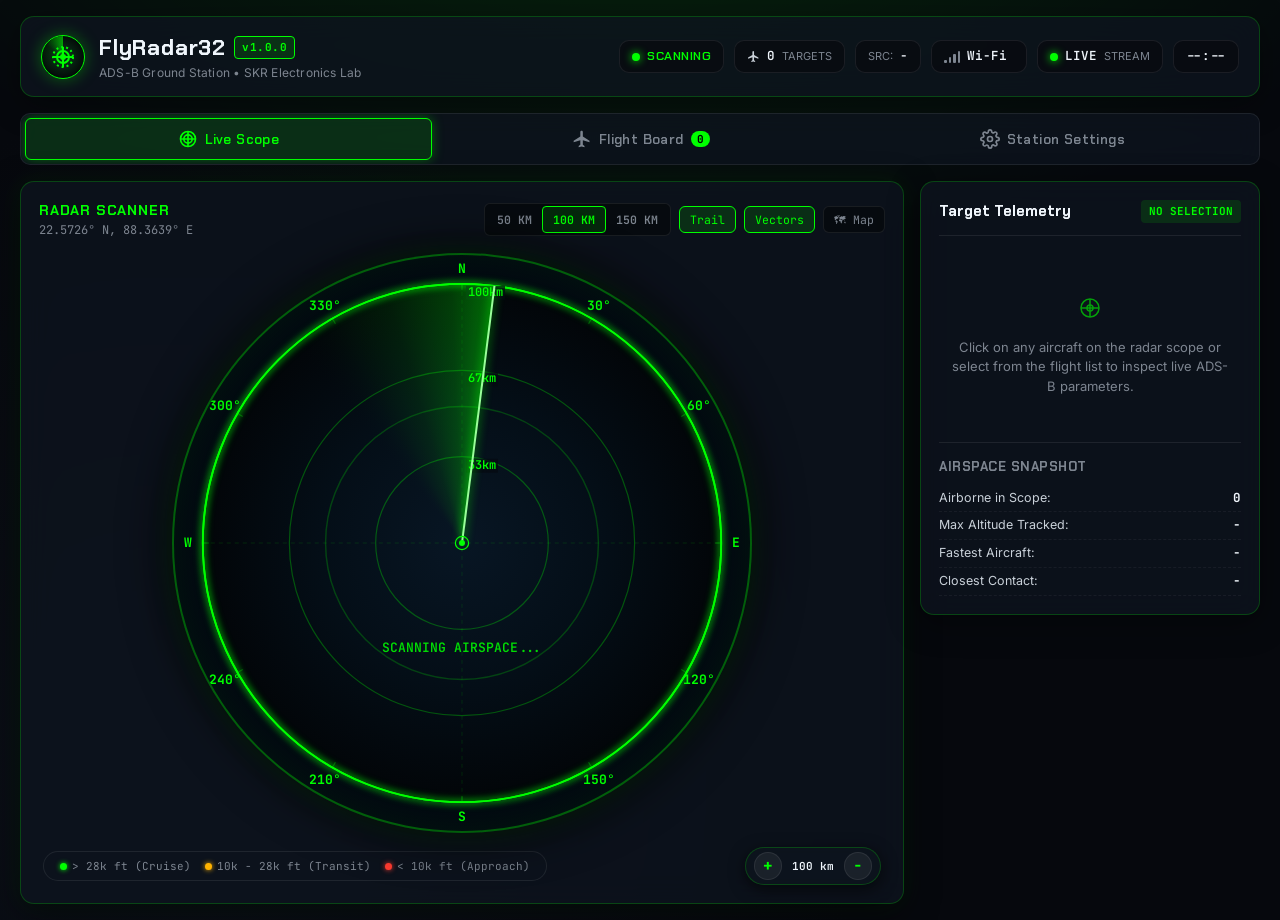
==== commit a0cc5b6e: "NTP time sync: configTime+TZ on Wi-Fi connect; clock in sysinfo, plane detail, /api/status + web hea" ====
--- a/data/index.html
+++ b/data/index.html
@@ -79,6 +79,10 @@
         <span class="hud-val">LIVE</span>
         <span class="hud-sub" id="refreshTimerText">STREAM</span>
       </div>
+
+      <div class="hud-pill" id="clockPill" title="Station time (NTP)">
+        <span class="hud-val font-mono" id="stationClock">--:--</span>
+      </div>
     </div>
   </header>
 
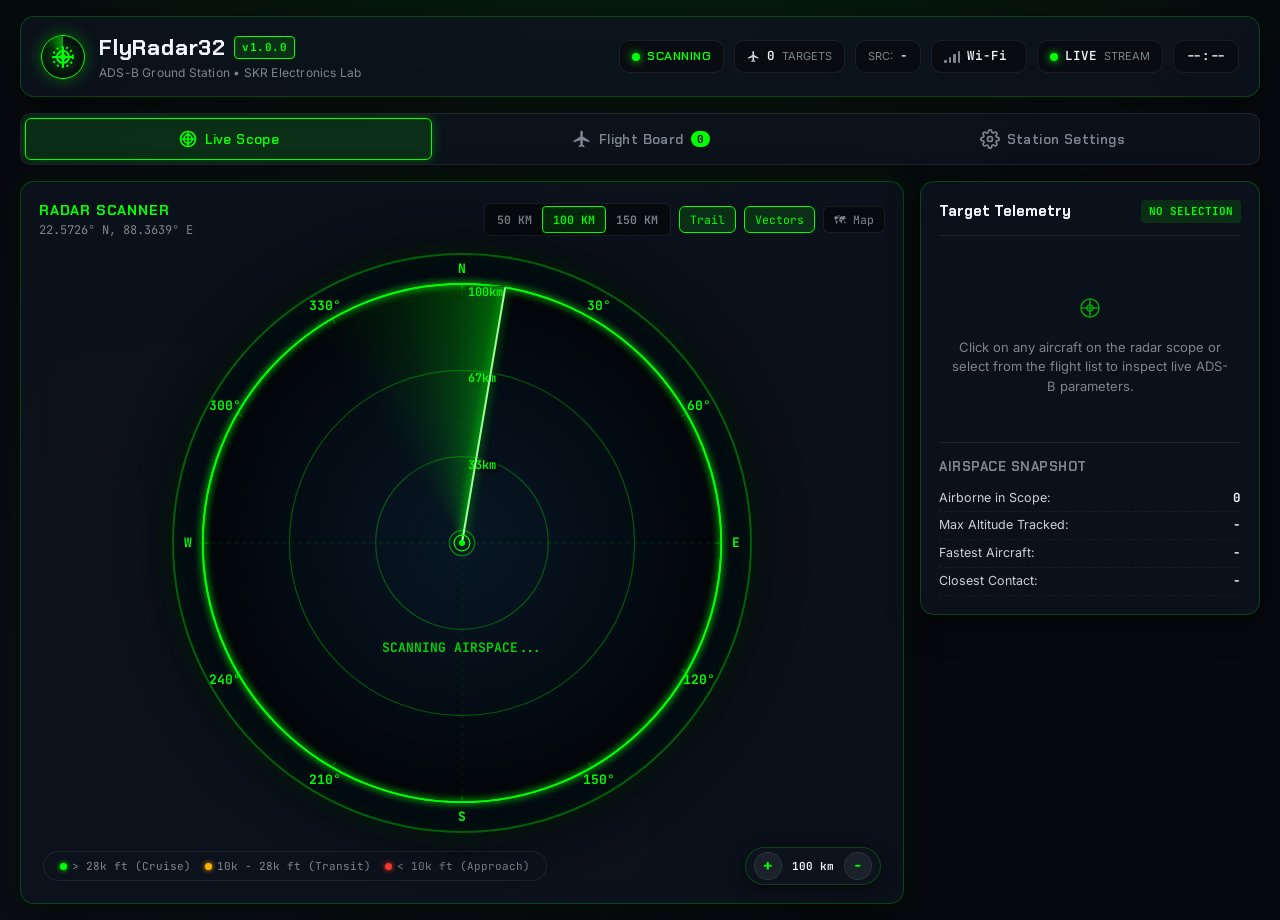
==== commit 0ae76126: "Auto-range: device picks zoom fitting 10th-closest aircraft (2-cycle hysteresis); settings toggle on" ====
--- a/data/index.html
+++ b/data/index.html
@@ -444,6 +444,17 @@
           </div>
         </div>
 
+        <div class="toggle-row">
+          <div>
+            <div class="toggle-label">Auto Range (TFT)</div>
+            <div class="toggle-desc">Device picks the zoom that fits nearby traffic</div>
+          </div>
+          <label class="switch">
+            <input type="checkbox" id="autoRangeToggle">
+            <span class="slider"></span>
+          </label>
+        </div>
+
         <div class="form-group">
           <label for="iconSelect">TFT Aircraft Icon</label>
           <select id="iconSelect">
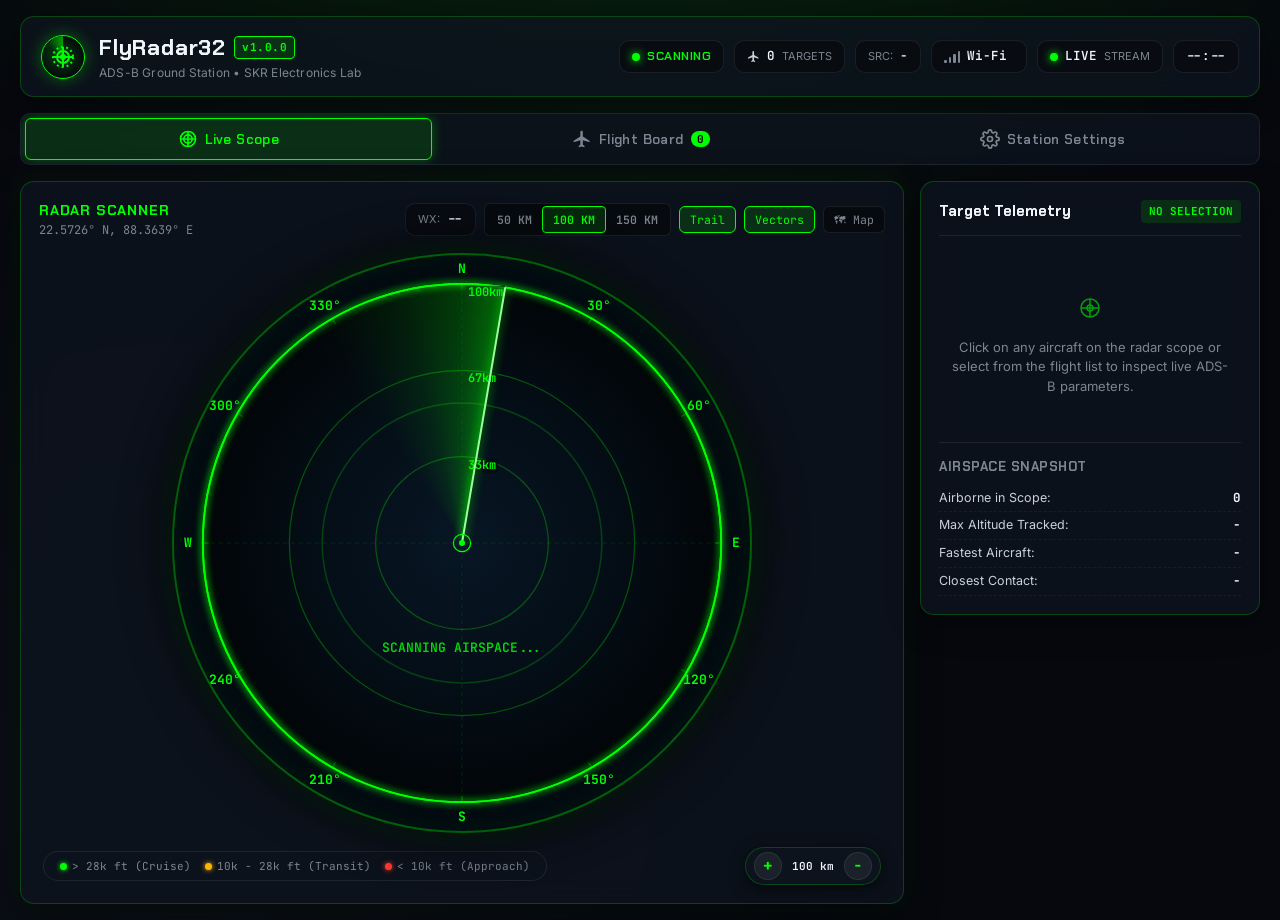
==== commit baf7711c: "Weather: Open-Meteo fetch (10-min cache) in apiTask; dedicated TFT weather screen via UP+DOWN long-p" ====
--- a/data/index.html
+++ b/data/index.html
@@ -124,6 +124,10 @@
             <span class="scope-coords" id="scopeCoordsText">22.5726&deg; N, 88.3639&deg; E</span>
           </div>
           <div class="scope-controls">
+            <div class="hud-pill" id="weatherPill" title="Station weather (Open-Meteo, refreshed every 10 min)">
+              <span class="hud-sub">WX:</span>
+              <span class="hud-val" id="wxText">--</span>
+            </div>
             <div class="range-selector" id="radarRangeBtns">
               <button class="range-btn" data-range="50">50 KM</button>
               <button class="range-btn active" data-range="100">100 KM</button>
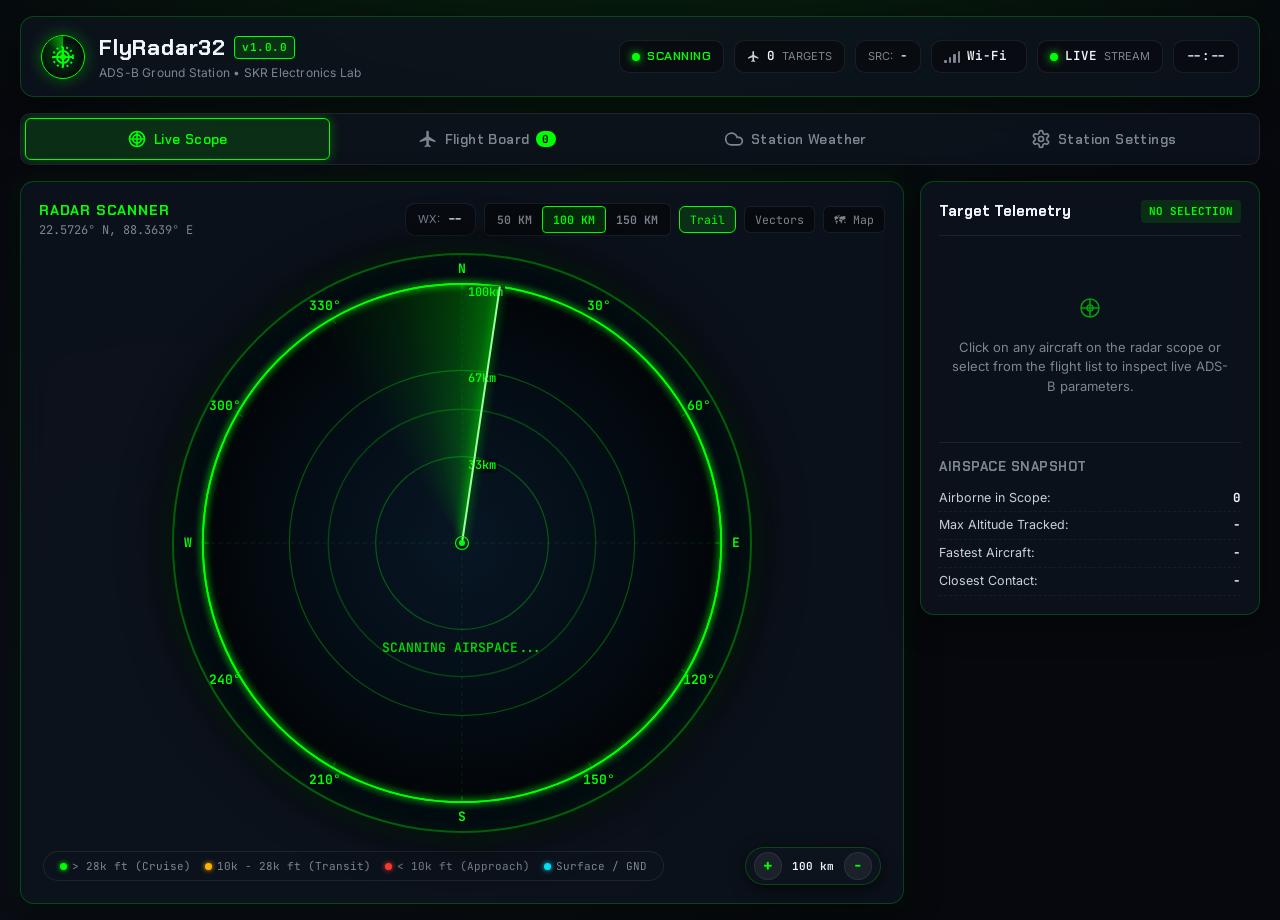
==== commit 78fe6411: "feat: finalize reinforced button caps, enclosure STLs, and firmware updates" ====
--- a/data/index.html
+++ b/data/index.html
@@ -4,7 +4,7 @@
 <meta charset="UTF-8">
 <meta name="viewport" content="width=device-width, initial-scale=1.0, maximum-scale=1.0, user-scalable=no">
 <title>FlyRadar32 &mdash; SKR Electronics Lab</title>
-<link rel="stylesheet" href="style.css?v=1.0.0">
+<link rel="stylesheet" href="style.css?v=1.2.0">
 <link rel="preconnect" href="https://fonts.googleapis.com">
 <link rel="preconnect" href="https://fonts.gstatic.com" crossorigin>
 <link href="https://fonts.googleapis.com/css2?family=Chakra+Petch:ital,wght@0,400;0,600;0,700;1,500&family=Inter:wght@300;400;500;600;700&family=JetBrains+Mono:wght@400;500;600&display=swap" rel="stylesheet">
@@ -104,10 +104,16 @@
       <span>Flight Board</span>
       <span class="badge" id="trafficBadge">0</span>
     </button>
+    <button class="nav-tab" data-tab="weather">
+      <svg class="tab-svg" width="20" height="20" viewBox="0 0 24 24" fill="none" stroke="currentColor" stroke-width="2">
+        <path d="M17.5 19H9a7 7 0 1 1 6.71-9h1.79a4.5 4.5 0 1 1 0 9Z"/>
+      </svg>
+      <span>Station Weather</span>
+    </button>
     <button class="nav-tab" data-tab="settings">
-      <svg class="tab-svg" width="20" height="20" viewBox="0 0 24 24" fill="none" stroke="currentColor" stroke-width="2">
+      <svg class="tab-svg" width="20" height="20" viewBox="0 0 24 24" fill="none" stroke="currentColor" stroke-width="2" stroke-linecap="round" stroke-linejoin="round">
+        <path d="M12.22 2h-.44a2 2 0 0 0-2 2v.18a2 2 0 0 1-1 1.73l-.43.25a2 2 0 0 1-2 0l-.15-.08a2 2 0 0 0-2.73.73l-.22.38a2 2 0 0 0 .73 2.73l.15.1a2 2 0 0 1 1 1.72v.51a2 2 0 0 1-1 1.74l-.15.09a2 2 0 0 0-.73 2.73l.22.38a2 2 0 0 0 2.73.73l.15-.08a2 2 0 0 1 2 0l.43.25a2 2 0 0 1 1 1.73V20a2 2 0 0 0 2 2h.44a2 2 0 0 0 2-2v-.18a2 2 0 0 1 1-1.73l.43-.25a2 2 0 0 1 2 0l.15.08a2 2 0 0 0 2.73-.73l.22-.39a2 2 0 0 0-.73-2.73l-.15-.08a2 2 0 0 1-1-1.74v-.5a2 2 0 0 1 1-1.74l.15-.09a2 2 0 0 0 .73-2.73l-.22-.38a2 2 0 0 0-2.73-.73l-.15.08a2 2 0 0 1-2 0l-.43-.25a2 2 0 0 1-1-1.73V4a2 2 0 0 0-2-2z"/>
         <circle cx="12" cy="12" r="3"/>
-        <path d="M19.4 15a1.65 1.65 0 0 0 .33 1.82l.06.06a2 2 0 0 1 0 2.83 2 2 0 0 1-2.83 0l-.06-.06a1.65 1.65 0 0 0-1.82-.33 1.65 1.65 0 0 0-1 1.51V21a2 2 0 0 1-2 2 2 2 0 0 1-2-2v-.09A1.65 1.65 0 0 0 9 19.4a1.65 1.65 0 0 0-1.82.33l-.06.06a2 2 0 0 1-2.83 0 2 2 0 0 1 0-2.83l.06-.06a1.65 1.65 0 0 0 .33-1.82 1.65 1.65 0 0 0-1.51-1H3a2 2 0 0 1-2-2 2 2 0 0 1 2-2h.09A1.65 1.65 0 0 0 4.6 9a1.65 1.65 0 0 0-.33-1.82l-.06-.06a2 2 0 0 1 0-2.83 2 2 0 0 1 2.83 0l.06.06a1.65 1.65 0 0 0 1.82.33H9a1.65 1.65 0 0 0 1-1.51V3a2 2 0 0 1 2-2 2 2 0 0 1 2 2v.09a1.65 1.65 0 0 0 1 1.51 1.65 1.65 0 0 0 1.82-.33l.06-.06a2 2 0 0 1 2.83 0 2 2 0 0 1 0 2.83l-.06.06a1.65 1.65 0 0 0-.33 1.82V9a1.65 1.65 0 0 0 1.51 1H21a2 2 0 0 1 2 2 2 2 0 0 1-2 2h-.09a1.65 1.65 0 0 0-1.51 1z"/>
       </svg>
       <span>Station Settings</span>
     </button>
@@ -134,7 +140,7 @@
               <button class="range-btn" data-range="150">150 KM</button>
             </div>
             <button class="hud-toggle-btn active" id="trailToggleBtn" title="Toggle Breadcrumb Trails">Trail</button>
-            <button class="hud-toggle-btn active" id="vectorToggleBtn" title="Toggle Heading Vectors">Vectors</button>
+            <button class="hud-toggle-btn" id="vectorToggleBtn" title="Toggle Heading Vectors">Vectors</button>
             <button class="hud-toggle-btn" id="mapToggleBtn" title="Toggle Real Map Overlay (OpenStreetMap)">🗺 Map</button>
           </div>
         </div>
@@ -150,6 +156,7 @@
             <div class="legend-item"><span class="legend-dot dot-high"></span> &gt; 28k ft (Cruise)</div>
             <div class="legend-item"><span class="legend-dot dot-mid"></span> 10k - 28k ft (Transit)</div>
             <div class="legend-item"><span class="legend-dot dot-low"></span> &lt; 10k ft (Approach)</div>
+            <div class="legend-item"><span class="legend-dot dot-gnd"></span> Surface / GND</div>
           </div>
           <div class="scope-zoom-controls">
             <button class="scope-zoom-btn" id="scopeZoomInBtn" title="Zoom In (+)">+</button>
@@ -299,6 +306,217 @@
     </div>
   </section>
 
+  <!-- ================= TAB: STATION WEATHER ================= -->
+  <section class="cockpit-panel" id="panel-weather">
+    <!-- Weather Station Header Banner -->
+    <div class="card glass-card wx-banner-card">
+      <div class="wx-banner-left">
+        <div class="card-title-row">
+          <svg class="section-svg" width="22" height="22" viewBox="0 0 24 24" fill="none" stroke="currentColor" stroke-width="2" stroke-linecap="round" stroke-linejoin="round">
+            <path d="M17.5 19H9a7 7 0 1 1 6.71-9h1.79a4.5 4.5 0 1 1 0 9Z"/>
+          </svg>
+          <h3>Aerodrome Weather Station (METAR / Open-Meteo)</h3>
+          <span class="wx-status-pill" id="wxStatusBadge">LIVE METAR</span>
+        </div>
+        <p class="card-desc" id="wxStationDesc">Surface meteorological observations synchronized for FlyRadar32 aerodrome reference.</p>
+      </div>
+      <div class="wx-raw-metar-box">
+        <span class="metar-tag">STATION METAR:</span>
+        <code id="wxRawMetar" class="font-mono">METAR FLYR32 AUTO --KT Q----=</code>
+      </div>
+    </div>
+
+    <!-- 3-Column Cockpit Avionics Grid -->
+    <div class="weather-cockpit-grid">
+      <!-- 1. Surface Observations & Flight Rules -->
+      <div class="card glass-card wx-surface-card">
+        <div class="card-title-row">
+          <svg class="section-svg" width="20" height="20" viewBox="0 0 24 24" fill="none" stroke="currentColor" stroke-width="2" stroke-linecap="round" stroke-linejoin="round">
+            <path d="M14 14.76V3.5a2.5 2.5 0 0 0-5 0v11.26a4.5 4.5 0 1 0 5 0z"/>
+          </svg>
+          <h3>Surface Meteorology & Flight Rules</h3>
+        </div>
+
+        <div class="wx-hero-content">
+          <div class="wx-hero-icon-wrap" id="wxDynamicIcon">
+            <!-- Dynamic SVG weather icon injected by JS -->
+            <svg width="64" height="64" viewBox="0 0 24 24" fill="none" stroke="var(--accent)" stroke-width="1.8" stroke-linecap="round" stroke-linejoin="round">
+              <circle cx="12" cy="12" r="4"/>
+              <path d="M12 2v2M12 20v2M4.93 4.93l1.41 1.41M17.66 17.66l1.41 1.41M2 12h2M20 12h2M6.34 17.66l-1.41 1.41M19.07 4.93l-1.41 1.41"/>
+            </svg>
+          </div>
+          <div class="wx-hero-temp">
+            <span class="wx-temp-number" id="wxTempLarge">--</span>
+            <span class="wx-temp-unit">&deg;C</span>
+          </div>
+        </div>
+
+        <div class="wx-flight-rule-strip">
+          <div class="wx-condition-badge" id="wxFlightCat">VFR</div>
+          <div class="wx-condition-details">
+            <div class="wx-condition-text" id="wxConditionLarge">ACQUIRING METAR...</div>
+            <div class="wx-flight-cat-desc" id="wxFlightCatDesc">Visual Flight Rules &bull; Ceiling &gt; 3,000 FT, Vis &gt; 5 SM</div>
+          </div>
+        </div>
+
+        <div class="wx-surface-substats">
+          <div class="wx-substat-item">
+            <span class="substat-label">Sensible Temp</span>
+            <span class="substat-val font-mono" id="wxFeelsText">--&deg;C</span>
+          </div>
+          <div class="wx-substat-item">
+            <span class="substat-label">Estimated Base</span>
+            <span class="substat-val font-mono" id="wxCloudCeiling">-- FT AGL</span>
+          </div>
+          <div class="wx-substat-item">
+            <span class="substat-label">Dewpoint Spread</span>
+            <span class="substat-val font-mono" id="wxDewSpread">--&deg;C</span>
+          </div>
+        </div>
+      </div>
+
+      <!-- 2. Wind Vector & Runway Crosswind Computer -->
+      <div class="card glass-card wx-wind-card">
+        <div class="card-title-row">
+          <svg class="section-svg" width="20" height="20" viewBox="0 0 24 24" fill="none" stroke="currentColor" stroke-width="2" stroke-linecap="round" stroke-linejoin="round">
+            <circle cx="12" cy="12" r="10"/>
+            <polygon points="12 2 15 9 12 7 9 9 12 2" fill="currentColor"/>
+          </svg>
+          <h3>Wind Vector & Crosswind Computer</h3>
+        </div>
+
+        <div class="wx-wind-body">
+          <div class="wx-compass-container">
+            <div class="wx-compass-dial">
+              <span class="compass-marker marker-n">N</span>
+              <span class="compass-marker marker-ne">NE</span>
+              <span class="compass-marker marker-e">E</span>
+              <span class="compass-marker marker-se">SE</span>
+              <span class="compass-marker marker-s">S</span>
+              <span class="compass-marker marker-sw">SW</span>
+              <span class="compass-marker marker-w">W</span>
+              <span class="compass-marker marker-nw">NW</span>
+              <!-- Runway Centerline Overlay -->
+              <div class="wx-runway-line" id="wxRunwayLine"></div>
+              <!-- Rotating Wind Arrow -->
+              <div class="wx-wind-arrow" id="wxWindArrow">
+                <div class="arrow-head"></div>
+                <div class="arrow-shaft"></div>
+              </div>
+            </div>
+          </div>
+
+          <div class="wx-wind-stats">
+            <div class="wx-stat-row">
+              <span class="stat-k">Wind Velocity</span>
+              <span class="stat-v" id="wxWindSpeedText">-- kt</span>
+            </div>
+            <div class="wx-stat-row">
+              <span class="stat-k">Wind Gusts</span>
+              <span class="stat-v" id="wxWindGustText">-- kt</span>
+            </div>
+            <div class="wx-stat-row">
+              <span class="stat-k">Heading</span>
+              <span class="stat-v font-mono" id="wxWindDirText">--&deg;</span>
+            </div>
+            <div class="wx-stat-row">
+              <span class="stat-k">Cardinal</span>
+              <span class="stat-v" id="wxWindCardText">CALM</span>
+            </div>
+          </div>
+        </div>
+
+        <!-- Runway Crosswind Resolver -->
+        <div class="wx-runway-computer">
+          <div class="runway-selector-bar">
+            <span class="runway-title">ACTIVE RUNWAY:</span>
+            <div class="runway-pills" id="runwayPills">
+              <button type="button" class="rwy-btn active" data-hdg="90">09 / 27</button>
+              <button type="button" class="rwy-btn" data-hdg="180">18 / 36</button>
+              <button type="button" class="rwy-btn" data-hdg="40">04 / 22</button>
+              <button type="button" class="rwy-btn" data-hdg="130">13 / 31</button>
+            </div>
+          </div>
+          <div class="crosswind-display">
+            <div class="xw-tile">
+              <span class="xw-lbl">Crosswind</span>
+              <span class="xw-val font-mono" id="wxCrosswindVal">0 KT</span>
+            </div>
+            <div class="xw-tile">
+              <span class="xw-lbl">Head / Tail</span>
+              <span class="xw-val font-mono" id="wxHeadwindVal">0 KT HEAD</span>
+            </div>
+          </div>
+        </div>
+      </div>
+
+      <!-- 3. Atmospheric Telemetry & Moisture Profile -->
+      <div class="card glass-card wx-metrics-card">
+        <div class="card-title-row">
+          <svg class="section-svg" width="20" height="20" viewBox="0 0 24 24" fill="none" stroke="currentColor" stroke-width="2" stroke-linecap="round" stroke-linejoin="round">
+            <path d="M12 2v20M17 5H9.5a3.5 3.5 0 0 0 0 7h5a3.5 3.5 0 0 1 0 7H6"/>
+          </svg>
+          <h3>Atmospheric Telemetry & Moisture</h3>
+        </div>
+
+        <div class="wx-metrics-grid">
+          <!-- Altimeter QNH -->
+          <div class="wx-metric-tile">
+            <div class="wx-tile-header">
+              <div class="wx-tile-label">Altimeter (QNH)</div>
+              <svg class="wx-tile-icon" width="18" height="18" viewBox="0 0 24 24" fill="none" stroke="var(--accent)" stroke-width="2" stroke-linecap="round" stroke-linejoin="round">
+                <circle cx="12" cy="12" r="10"/>
+                <path d="m14 10-4 4"/>
+                <path d="M12 6v2"/>
+                <path d="M6 12h2"/>
+                <path d="M16 12h2"/>
+              </svg>
+            </div>
+            <div class="wx-tile-value" id="wxPressureVal">-- hPa</div>
+            <div class="wx-tile-sub font-mono" id="wxPressureInHg">-- inHg &bull; STD ISA</div>
+          </div>
+
+          <!-- Relative Humidity -->
+          <div class="wx-metric-tile">
+            <div class="wx-tile-header">
+              <div class="wx-tile-label">Relative Humidity</div>
+              <svg class="wx-tile-icon" width="18" height="18" viewBox="0 0 24 24" fill="none" stroke="#29B6F6" stroke-width="2" stroke-linecap="round" stroke-linejoin="round">
+                <path d="M12 2.69l5.66 5.66a8 8 0 1 1-11.31 0z"/>
+              </svg>
+            </div>
+            <div class="wx-tile-value" id="wxHumidityVal">--%</div>
+            <div class="wx-tile-sub font-mono" id="wxDewPoint">Dewpoint: --&deg;C</div>
+          </div>
+
+          <!-- Cloud Coverage -->
+          <div class="wx-metric-tile">
+            <div class="wx-tile-header">
+              <div class="wx-tile-label">Cloud Coverage</div>
+              <svg class="wx-tile-icon" width="18" height="18" viewBox="0 0 24 24" fill="none" stroke="#B0BEC5" stroke-width="2" stroke-linecap="round" stroke-linejoin="round">
+                <path d="M17.5 19H9a7 7 0 1 1 6.71-9h1.79a4.5 4.5 0 1 1 0 9Z"/>
+              </svg>
+            </div>
+            <div class="wx-tile-value" id="wxCloudVal">--%</div>
+            <div class="wx-tile-sub" id="wxCloudCoverage">Clear Sky</div>
+          </div>
+
+          <!-- Precipitation -->
+          <div class="wx-metric-tile">
+            <div class="wx-tile-header">
+              <div class="wx-tile-label">Precipitation</div>
+              <svg class="wx-tile-icon" width="18" height="18" viewBox="0 0 24 24" fill="none" stroke="#42A5F5" stroke-width="2" stroke-linecap="round" stroke-linejoin="round">
+                <path d="M4 14.899A7 7 0 1 1 15.71 8h1.79a4.5 4.5 0 0 1 2.5 8.242"/>
+                <path d="M16 14v6M8 14v6M12 16v6"/>
+              </svg>
+            </div>
+            <div class="wx-tile-value" id="wxPrecipVal">0.0 mm</div>
+            <div class="wx-tile-sub" id="wxPrecipRate">Hourly Accumulation</div>
+          </div>
+        </div>
+      </div>
+    </div>
+  </section>
+
   <!-- ================= TAB 3: UNIFIED STATION CONFIGURATION ================= -->
   <section class="cockpit-panel" id="panel-settings">
     <!-- Top Configuration Header with Auto-Save Badge -->
@@ -364,6 +582,27 @@
           </div>
         </div>
 
+        <div class="form-group">
+          <label for="tzSelect">Station Timezone</label>
+          <select id="tzSelect">
+            <option value="IST-5:30">India Standard Time (IST, UTC+5:30)</option>
+            <option value="UTC0">UTC / Zulu (UTC+0)</option>
+            <option value="EST5EDT,M3.2.0,M11.1.0">US Eastern (EST/EDT)</option>
+            <option value="CST6CDT,M3.2.0,M11.1.0">US Central (CST/CDT)</option>
+            <option value="MST7MDT,M3.2.0,M11.1.0">US Mountain (MST/MDT)</option>
+            <option value="PST8PDT,M3.2.0,M11.1.0">US Pacific (PST/PDT)</option>
+            <option value="GMT0BST,M3.5.0/1,M10.5.0">UK / London (GMT/BST)</option>
+            <option value="CET-1CEST,M3.5.0,M10.5.0/3">Central European (CET/CEST)</option>
+            <option value="JST-9">Japan / Tokyo (JST, UTC+9)</option>
+            <option value="AEST-10AEDT,M10.1.0,M4.1.0/3">Sydney / Melbourne (AEST)</option>
+            <option value="CUSTOM">Custom POSIX TZ...</option>
+          </select>
+        </div>
+        <div class="form-group" id="customTzGroup" style="display:none;">
+          <label for="customTzInput">Custom POSIX Timezone String</label>
+          <input type="text" id="customTzInput" placeholder="e.g. IST-5:30">
+        </div>
+
         <div class="provider-status-list" id="providerStatusList">
           <div class="provider-item active" data-provider="1" title="Click to set as Primary">
             <div class="provider-status-dot cyan"></div>
@@ -424,11 +663,6 @@
           </div>
         </div>
 
-        <div class="form-group">
-          <label for="brightnessSlider">TFT Screen Backlight: <span id="brightVal" class="font-mono">100%</span></label>
-          <input type="range" id="brightnessSlider" min="15" max="255" value="255" class="slider-range">
-        </div>
-
         <div class="form-grid-2">
           <div class="form-group">
             <label for="zoomSelect">Default Zoom</label>
@@ -616,6 +850,6 @@
 <!-- Floating Toast Notification -->
 <div id="toast" class="toast">Settings updated successfully</div>
 
-<script src="app.js?v=1.0.0"></script>
+<script src="app.js?v=1.2.0"></script>
 </body>
 </html>
--- a/data/style.css
+++ b/data/style.css
@@ -40,6 +40,10 @@
   --border-card: rgba(255, 179, 0, 0.22);
 }
 
+@keyframes spin {
+  to { transform: rotate(360deg); }
+}
+
 * {
   box-sizing: border-box;
   margin: 0;
@@ -474,9 +478,47 @@
 }
 
 @media (max-width: 650px) {
+  .cockpit-nav {
+    display: grid;
+    grid-template-columns: repeat(4, 1fr);
+    gap: 4px;
+    padding: 4px;
+  }
+  .nav-tab {
+    flex-direction: column;
+    gap: 4px;
+    padding: 8px 2px;
+    font-size: 11px;
+    letter-spacing: 0;
+    text-align: center;
+    white-space: normal;
+  }
+  .nav-tab .tab-svg {
+    width: 17px;
+    height: 17px;
+  }
+  .nav-tab .badge {
+    font-size: 9px;
+    padding: 0 4px;
+  }
+  .radar-toolbar {
+    flex-direction: column;
+    align-items: stretch;
+    gap: 8px;
+  }
+  .scope-controls {
+    flex-wrap: wrap;
+    justify-content: flex-start;
+  }
   .radar-scope-footer {
     justify-content: center;
     gap: 10px;
+  }
+  .radar-legend {
+    gap: 8px 12px;
+    padding: 5px 12px;
+    font-size: 10.5px;
+    white-space: normal;
   }
 }
 
@@ -511,6 +553,7 @@
 .dot-high { background: var(--alt-high); box-shadow: 0 0 5px var(--alt-high); }
 .dot-mid { background: var(--alt-mid); box-shadow: 0 0 5px var(--alt-mid); }
 .dot-low { background: var(--alt-low); box-shadow: 0 0 5px var(--alt-low); }
+.dot-gnd { background: #00E5FF; box-shadow: 0 0 5px #00E5FF; }
 
 .tab-svg {
   width: 15px;
@@ -1594,3 +1637,474 @@
   font-size: 11px;
   color: var(--text-dim);
 }
+
+/* ================= STATION WEATHER COCKPIT ================= */
+.wx-banner-card {
+  display: flex;
+  justify-content: space-between;
+  align-items: center;
+  gap: 20px;
+  flex-wrap: wrap;
+  padding: 16px 20px;
+  margin-top: 10px;
+  background: linear-gradient(135deg, rgba(14, 20, 31, 0.9) 0%, rgba(20, 28, 44, 0.95) 100%);
+  border: 1px solid var(--border-card);
+}
+
+.wx-banner-left {
+  flex: 1;
+  min-width: 280px;
+}
+
+.wx-status-pill {
+  font-size: 10px;
+  font-weight: 700;
+  letter-spacing: 0.08em;
+  padding: 3px 8px;
+  border-radius: 999px;
+  background: var(--accent-soft);
+  color: var(--accent);
+  border: 1px solid var(--accent);
+  text-transform: uppercase;
+}
+
+.wx-raw-metar-box {
+  background: rgba(0, 0, 0, 0.55);
+  border: 1px solid var(--border-subtle);
+  border-radius: var(--radius-sm);
+  padding: 8px 14px;
+  display: flex;
+  align-items: center;
+  gap: 12px;
+  max-width: 100%;
+  overflow-x: auto;
+}
+
+.metar-tag {
+  font-family: 'JetBrains Mono', monospace;
+  font-size: 10px;
+  font-weight: 700;
+  color: var(--accent);
+  letter-spacing: 0.08em;
+  white-space: nowrap;
+}
+
+#wxRawMetar {
+  font-size: 12.5px;
+  color: #79c0ff;
+  letter-spacing: 0.06em;
+  white-space: nowrap;
+}
+
+/* 3-Column Cockpit Layout - Even distribution across screen */
+.weather-cockpit-grid {
+  display: grid;
+  grid-template-columns: repeat(3, 1fr);
+  gap: 16px;
+  margin-top: 16px;
+}
+
+@media (max-width: 1100px) {
+  .weather-cockpit-grid {
+    grid-template-columns: repeat(auto-fit, minmax(320px, 1fr));
+  }
+}
+
+/* 1. Surface Meteorology Card */
+.wx-surface-card {
+  display: flex;
+  flex-direction: column;
+  justify-content: space-between;
+  background: linear-gradient(145deg, rgba(16, 23, 35, 0.85) 0%, rgba(22, 31, 48, 0.9) 100%);
+}
+
+.wx-hero-content {
+  display: flex;
+  align-items: center;
+  gap: 20px;
+  margin: 16px 0 14px 0;
+}
+
+.wx-hero-icon-wrap {
+  width: 68px;
+  height: 68px;
+  display: flex;
+  align-items: center;
+  justify-content: center;
+  background: rgba(255, 255, 255, 0.02);
+  border: 1px solid var(--border-subtle);
+  border-radius: var(--radius-md);
+  box-shadow: inset 0 0 16px rgba(0, 0, 0, 0.5);
+  flex-shrink: 0;
+}
+
+.wx-hero-icon-wrap svg {
+  filter: drop-shadow(0 0 8px var(--accent-glow));
+}
+
+.wx-hero-temp {
+  display: flex;
+  align-items: baseline;
+}
+
+.wx-temp-number {
+  font-family: 'Chakra Petch', sans-serif;
+  font-size: 54px;
+  font-weight: 700;
+  line-height: 1;
+  color: var(--text-main);
+  text-shadow: 0 0 16px var(--accent-glow);
+}
+
+.wx-temp-unit {
+  font-family: 'Chakra Petch', sans-serif;
+  font-size: 22px;
+  font-weight: 600;
+  color: var(--accent);
+  margin-left: 4px;
+}
+
+.wx-flight-rule-strip {
+  display: flex;
+  align-items: center;
+  gap: 12px;
+  padding: 10px 12px;
+  background: rgba(0, 0, 0, 0.35);
+  border: 1px solid var(--border-subtle);
+  border-radius: var(--radius-sm);
+  margin-bottom: 14px;
+}
+
+.wx-condition-badge {
+  display: inline-flex;
+  align-items: center;
+  justify-content: center;
+  font-family: 'JetBrains Mono', monospace;
+  font-size: 13px;
+  font-weight: 800;
+  padding: 4px 10px;
+  border-radius: 4px;
+  background: rgba(0, 230, 118, 0.15);
+  color: #00E676;
+  border: 1px solid rgba(0, 230, 118, 0.4);
+  letter-spacing: 0.05em;
+  flex-shrink: 0;
+}
+
+.wx-condition-details {
+  display: flex;
+  flex-direction: column;
+  gap: 2px;
+  overflow: hidden;
+}
+
+.wx-condition-text {
+  font-family: 'Chakra Petch', sans-serif;
+  font-size: 17px;
+  font-weight: 700;
+  letter-spacing: 0.04em;
+  color: var(--text-main);
+}
+
+.wx-flight-cat-desc {
+  font-size: 11px;
+  color: var(--text-dim);
+  white-space: nowrap;
+  overflow: hidden;
+  text-overflow: ellipsis;
+}
+
+.wx-surface-substats {
+  display: grid;
+  grid-template-columns: repeat(3, 1fr);
+  gap: 8px;
+  padding-top: 10px;
+  border-top: 1px dashed var(--border-subtle);
+}
+
+.wx-substat-item {
+  display: flex;
+  flex-direction: column;
+  gap: 3px;
+  background: rgba(255, 255, 255, 0.02);
+  padding: 6px 8px;
+  border-radius: var(--radius-xs);
+  border: 1px solid var(--border-subtle);
+}
+
+.substat-label {
+  font-size: 10px;
+  color: var(--text-dim);
+  text-transform: uppercase;
+  letter-spacing: 0.03em;
+}
+
+.substat-val {
+  font-size: 12px;
+  font-weight: 600;
+  color: var(--text-main);
+}
+
+/* 2. Wind Vector & Runway Computer */
+.wx-wind-card {
+  display: flex;
+  flex-direction: column;
+  justify-content: space-between;
+}
+
+.wx-wind-body {
+  display: flex;
+  align-items: center;
+  gap: 18px;
+  padding: 10px 0;
+  flex-wrap: wrap;
+}
+
+.wx-compass-container {
+  position: relative;
+  width: 126px;
+  height: 126px;
+  min-width: 126px;
+  margin: 0 auto;
+}
+
+.wx-compass-dial {
+  position: relative;
+  width: 100%;
+  height: 100%;
+  border-radius: 50%;
+  background: radial-gradient(circle, rgba(0, 0, 0, 0.75) 45%, rgba(18, 26, 41, 0.95) 100%);
+  border: 2px solid var(--border-card);
+  box-shadow: inset 0 0 14px rgba(0, 0, 0, 0.8), 0 0 12px var(--accent-soft);
+}
+
+.compass-marker {
+  position: absolute;
+  font-family: 'JetBrains Mono', monospace;
+  font-size: 9px;
+  font-weight: 700;
+  color: var(--text-dim);
+}
+
+.marker-n  { top: 4px; left: 50%; transform: translateX(-50%); color: var(--accent); font-weight: 800; }
+.marker-s  { bottom: 4px; left: 50%; transform: translateX(-50%); }
+.marker-e  { right: 6px; top: 50%; transform: translateY(-50%); }
+.marker-w  { left: 6px; top: 50%; transform: translateY(-50%); }
+.marker-ne { top: 16px; right: 16px; font-size: 8px; opacity: 0.7; }
+.marker-se { bottom: 16px; right: 16px; font-size: 8px; opacity: 0.7; }
+.marker-sw { bottom: 16px; left: 16px; font-size: 8px; opacity: 0.7; }
+.marker-nw { top: 16px; left: 16px; font-size: 8px; opacity: 0.7; }
+
+/* Runway centerline indicator across compass */
+.wx-runway-line {
+  position: absolute;
+  top: 50%;
+  left: 50%;
+  width: 80px;
+  height: 8px;
+  margin-left: -40px;
+  margin-top: -4px;
+  background: rgba(255, 255, 255, 0.08);
+  border: 1px dashed rgba(255, 255, 255, 0.25);
+  border-radius: 2px;
+  pointer-events: none;
+  transform: rotate(90deg);
+  transition: transform 0.5s ease;
+}
+
+.wx-wind-arrow {
+  position: absolute;
+  top: 50%;
+  left: 50%;
+  width: 4px;
+  height: 94px;
+  margin-left: -2px;
+  margin-top: -47px;
+  pointer-events: none;
+  transition: transform 0.6s cubic-bezier(0.34, 1.56, 0.64, 1);
+}
+
+.arrow-head {
+  width: 0;
+  height: 0;
+  border-left: 6px solid transparent;
+  border-right: 6px solid transparent;
+  border-bottom: 14px solid var(--accent);
+  margin-left: -4px;
+  filter: drop-shadow(0 0 6px var(--accent));
+}
+
+.arrow-shaft {
+  width: 2px;
+  height: 64px;
+  background: linear-gradient(to bottom, var(--accent) 0%, transparent 100%);
+  margin: 0 auto;
+}
+
+.wx-wind-stats {
+  flex: 1;
+  min-width: 130px;
+  display: flex;
+  flex-direction: column;
+  gap: 7px;
+}
+
+.wx-stat-row {
+  display: flex;
+  justify-content: space-between;
+  align-items: center;
+  padding-bottom: 4px;
+  border-bottom: 1px dashed var(--border-subtle);
+  font-size: 12px;
+}
+
+.wx-stat-row .stat-k {
+  color: var(--text-dim);
+}
+
+.wx-stat-row .stat-v {
+  font-weight: 600;
+  color: var(--text-main);
+}
+
+/* Runway Crosswind Resolver */
+.wx-runway-computer {
+  background: rgba(0, 0, 0, 0.35);
+  border: 1px solid var(--border-subtle);
+  border-radius: var(--radius-sm);
+  padding: 10px 12px;
+  margin-top: 10px;
+  display: flex;
+  flex-direction: column;
+  gap: 8px;
+}
+
+.runway-selector-bar {
+  display: flex;
+  align-items: center;
+  justify-content: space-between;
+  gap: 8px;
+}
+
+.runway-title {
+  font-family: 'JetBrains Mono', monospace;
+  font-size: 10px;
+  font-weight: 700;
+  color: var(--text-dim);
+  letter-spacing: 0.05em;
+}
+
+.runway-pills {
+  display: flex;
+  gap: 4px;
+}
+
+.rwy-btn {
+  background: rgba(255, 255, 255, 0.04);
+  border: 1px solid var(--border-subtle);
+  color: var(--text-dim);
+  border-radius: 4px;
+  padding: 3px 8px;
+  font-family: 'JetBrains Mono', monospace;
+  font-size: 10px;
+  cursor: pointer;
+  transition: all 0.2s;
+}
+
+.rwy-btn:hover {
+  background: rgba(255, 255, 255, 0.08);
+  color: var(--text-main);
+  border-color: var(--accent);
+}
+
+.rwy-btn.active {
+  background: var(--accent-soft);
+  color: var(--accent);
+  border-color: var(--accent);
+  font-weight: 700;
+}
+
+.crosswind-display {
+  display: grid;
+  grid-template-columns: 1fr 1fr;
+  gap: 8px;
+}
+
+.xw-tile {
+  background: rgba(255, 255, 255, 0.02);
+  border: 1px solid var(--border-subtle);
+  border-radius: var(--radius-xs);
+  padding: 6px 8px;
+  display: flex;
+  flex-direction: column;
+  gap: 2px;
+}
+
+.xw-lbl {
+  font-size: 10px;
+  color: var(--text-dim);
+  text-transform: uppercase;
+}
+
+.xw-val {
+  font-size: 13px;
+  font-weight: 700;
+  color: #00E676;
+}
+
+/* 3. Atmospheric Telemetry Grid */
+.wx-metrics-grid {
+  display: grid;
+  grid-template-columns: repeat(2, 1fr);
+  gap: 12px;
+  padding: 4px 0;
+}
+
+.wx-metric-tile {
+  background: rgba(255, 255, 255, 0.025);
+  border: 1px solid var(--border-subtle);
+  border-radius: var(--radius-sm);
+  padding: 12px;
+  display: flex;
+  flex-direction: column;
+  gap: 5px;
+  transition: all 0.2s;
+}
+
+.wx-metric-tile:hover {
+  border-color: var(--accent);
+  background: rgba(255, 255, 255, 0.04);
+}
+
+.wx-tile-header {
+  display: flex;
+  justify-content: space-between;
+  align-items: center;
+}
+
+.wx-tile-label {
+  font-size: 11px;
+  font-weight: 600;
+  color: var(--text-dim);
+  text-transform: uppercase;
+  letter-spacing: 0.04em;
+}
+
+.wx-tile-icon {
+  opacity: 0.85;
+  filter: drop-shadow(0 0 4px currentColor);
+}
+
+.wx-tile-value {
+  font-family: 'JetBrains Mono', monospace;
+  font-size: 19px;
+  font-weight: 700;
+  color: var(--text-main);
+  margin-top: 2px;
+}
+
+.wx-tile-sub {
+  font-size: 11px;
+  color: var(--text-dim);
+}
+
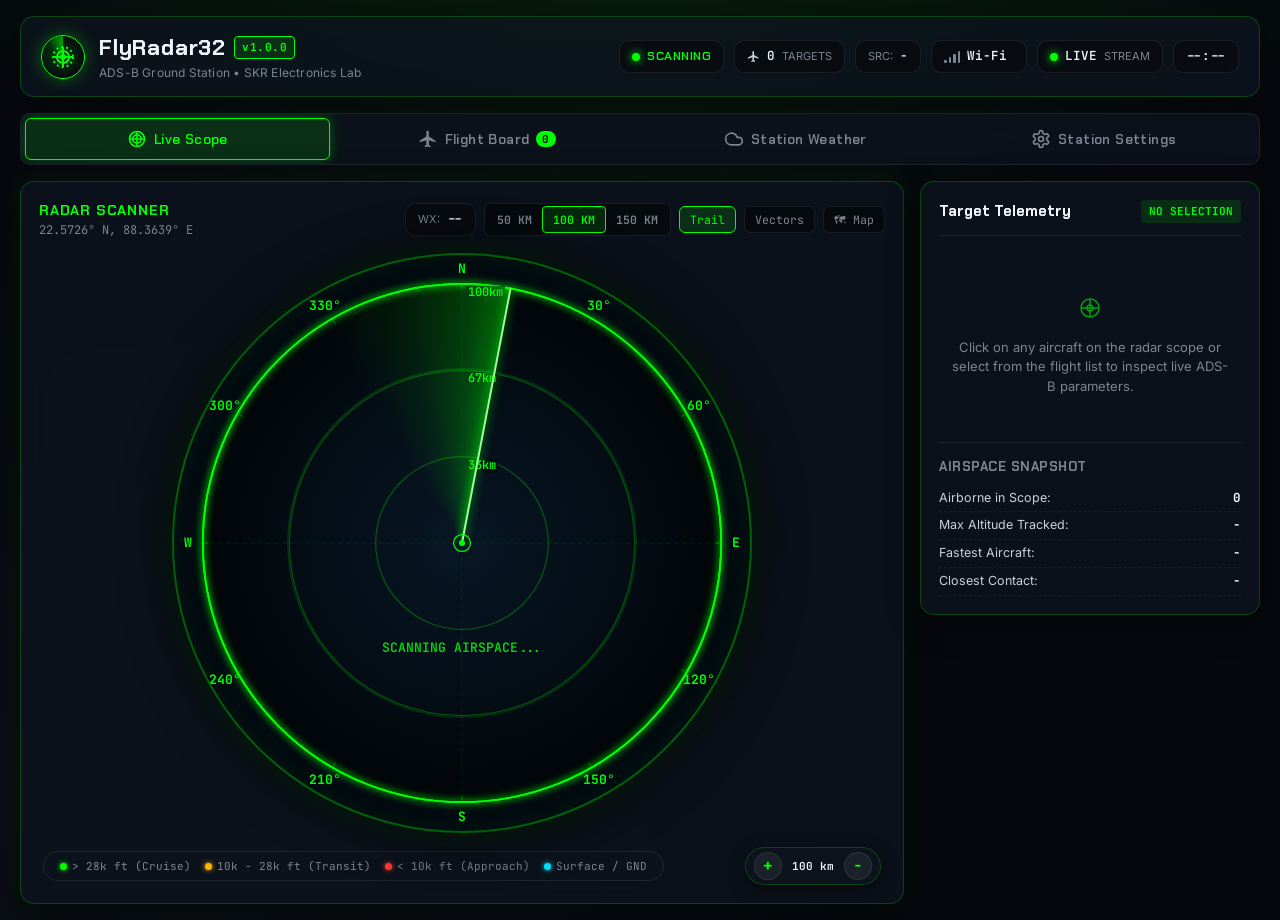
==== commit 161d9b1a: "feat: implement hardware PWM backlight brightness control on TFT and Web Dashboard" ====
--- a/data/index.html
+++ b/data/index.html
@@ -663,6 +663,17 @@
           </div>
         </div>
 
+        <div class="form-group brightness-group">
+          <div class="slider-header-row">
+            <label for="brightnessSlider">Hardware Backlight Brightness</label>
+            <span class="font-mono brightness-badge" id="brightnessVal">100%</span>
+          </div>
+          <div class="slider-track-wrap">
+            <input type="range" id="brightnessSlider" min="10" max="100" step="5" value="100" class="avionics-range-slider">
+          </div>
+          <div class="toggle-desc">Hardware PWM brightness control on ESP32 GPIO 15 (10% &ndash; 100%)</div>
+        </div>
+
         <div class="form-grid-2">
           <div class="form-group">
             <label for="zoomSelect">Default Zoom</label>
--- a/data/style.css
+++ b/data/style.css
@@ -2108,3 +2108,82 @@
   color: var(--text-dim);
 }
 
+/* Avionics Backlight Brightness Control */
+.brightness-group {
+  margin-top: 16px;
+  margin-bottom: 16px;
+}
+
+.slider-header-row {
+  display: flex;
+  justify-content: space-between;
+  align-items: center;
+  margin-bottom: 8px;
+}
+
+.slider-header-row label {
+  margin-bottom: 0;
+}
+
+.brightness-badge {
+  font-size: 13px;
+  font-weight: 700;
+  color: var(--accent);
+  background: var(--accent-soft);
+  border: 1px solid var(--accent);
+  border-radius: 4px;
+  padding: 2px 8px;
+  letter-spacing: 0.5px;
+}
+
+.slider-track-wrap {
+  display: flex;
+  align-items: center;
+  width: 100%;
+  margin: 6px 0 8px 0;
+}
+
+.avionics-range-slider {
+  -webkit-appearance: none;
+  appearance: none;
+  width: 100%;
+  height: 8px;
+  background: rgba(0, 0, 0, 0.6);
+  border: 1px solid var(--border-subtle);
+  border-radius: 4px;
+  outline: none;
+  transition: border-color 0.2s ease, box-shadow 0.2s ease;
+}
+
+.avionics-range-slider:hover {
+  border-color: var(--border-glow);
+}
+
+.avionics-range-slider::-webkit-slider-thumb {
+  -webkit-appearance: none;
+  appearance: none;
+  width: 20px;
+  height: 20px;
+  border-radius: 50%;
+  background: var(--accent);
+  box-shadow: 0 0 10px var(--accent);
+  cursor: pointer;
+  border: 2px solid #000;
+  transition: transform 0.15s ease, box-shadow 0.15s ease;
+}
+
+.avionics-range-slider::-webkit-slider-thumb:hover {
+  transform: scale(1.18);
+  box-shadow: 0 0 14px var(--accent);
+}
+
+.avionics-range-slider::-moz-range-thumb {
+  width: 20px;
+  height: 20px;
+  border-radius: 50%;
+  background: var(--accent);
+  box-shadow: 0 0 10px var(--accent);
+  cursor: pointer;
+  border: 2px solid #000;
+}
+
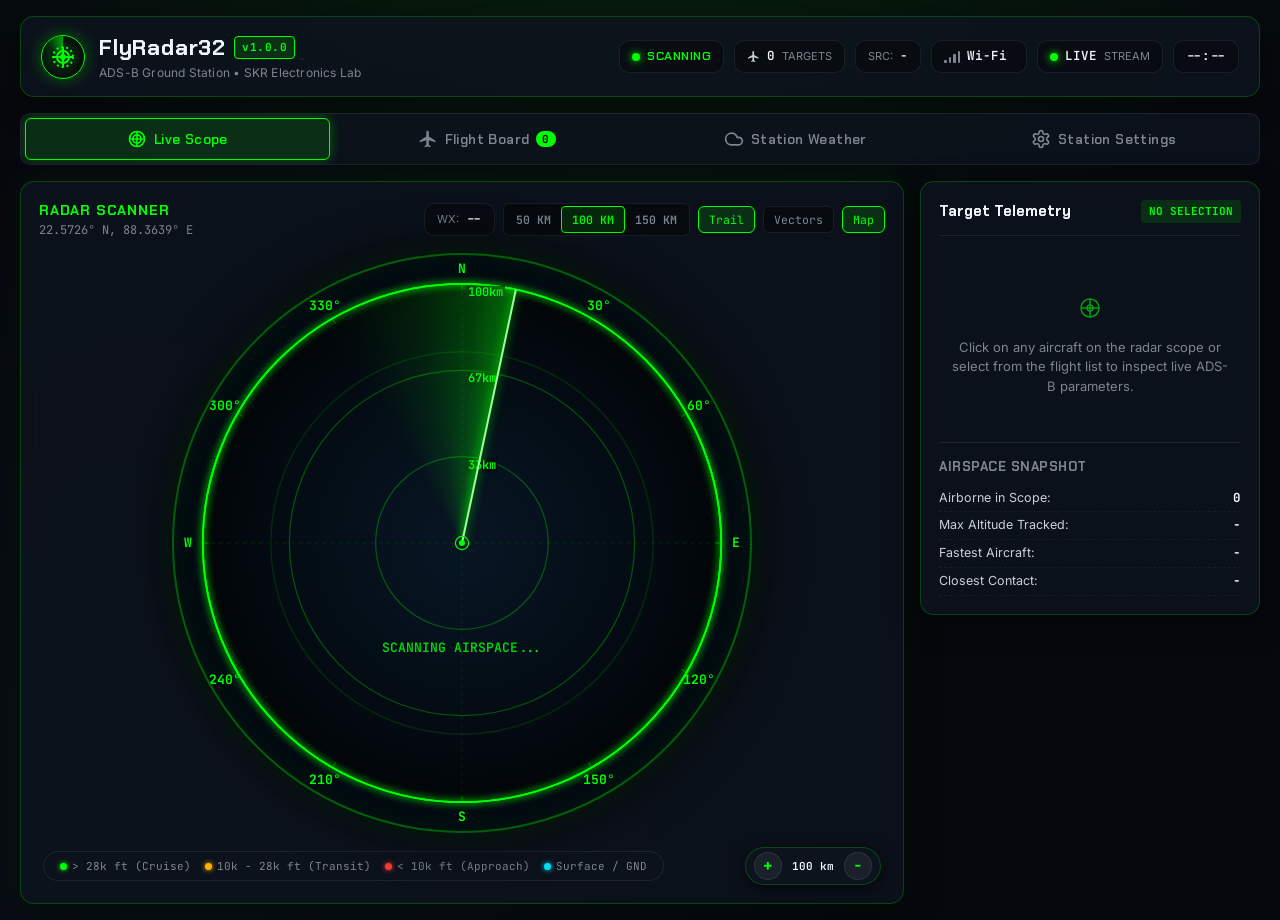
==== commit 11a5ea76: "feat: swap BTN_SELECT/DOWN pins, fix OpenSky SRC display, enable default map with 1.3x aircraft icon" ====
--- a/data/index.html
+++ b/data/index.html
@@ -141,7 +141,7 @@
             </div>
             <button class="hud-toggle-btn active" id="trailToggleBtn" title="Toggle Breadcrumb Trails">Trail</button>
             <button class="hud-toggle-btn" id="vectorToggleBtn" title="Toggle Heading Vectors">Vectors</button>
-            <button class="hud-toggle-btn" id="mapToggleBtn" title="Toggle Real Map Overlay (OpenStreetMap)">🗺 Map</button>
+            <button class="hud-toggle-btn active" id="mapToggleBtn" title="Toggle Real Map Overlay (OpenStreetMap)">Map</button>
           </div>
         </div>
 
@@ -617,7 +617,7 @@
             <div class="provider-status-dot green"></div>
             <div class="provider-info">
               <strong>OpenSky Network</strong>
-              <span>REST API (Anonymous or OAuth2 credentials)</span>
+              <span>REST API (Anonymous or OAuth2 credentials) &bull; <a href="https://opensky-network.org" target="_blank" rel="noopener noreferrer" style="color:var(--accent-cyan); text-decoration:underline;" onclick="event.stopPropagation()">opensky-network.org</a></span>
             </div>
             <span class="provider-badge backup" id="badge-0">BACKUP</span>
           </div>
@@ -768,16 +768,16 @@
           </svg>
           <h3>OpenSky API Credentials</h3>
         </div>
-        <p class="card-desc">OAuth2 client credentials for live OpenSky Network vector state feeds.</p>
+        <p class="card-desc">OAuth2 client credentials for live OpenSky Network vector state feeds. Generate your credentials at <a href="https://opensky-network.org" target="_blank" rel="noopener noreferrer" style="color:var(--accent-cyan); text-decoration:underline;">opensky-network.org</a>.</p>
 
         <div class="form-group">
           <label>Import OpenSky Credentials File (.json)</label>
           <div class="file-upload-dropzone" id="jsonDropzone">
             <input type="file" id="openskyJsonFile" accept=".json" style="display:none;" />
             <button type="button" class="btn btn-secondary" style="width:100%; margin-bottom: 6px;" onclick="document.getElementById('openskyJsonFile').click()">
-              📁 Upload credentials.json
+              Upload credentials.json
             </button>
-            <div class="help-text" id="jsonFileStatus">Select credentials.json to auto-detect Client ID & Secret.</div>
+            <div class="help-text" id="jsonFileStatus">Generate credentials at <a href="https://opensky-network.org" target="_blank" rel="noopener noreferrer" style="color:var(--accent-cyan); text-decoration:underline;">opensky-network.org</a> &bull; select credentials.json to auto-detect Client ID &amp; Secret.</div>
           </div>
         </div>
 
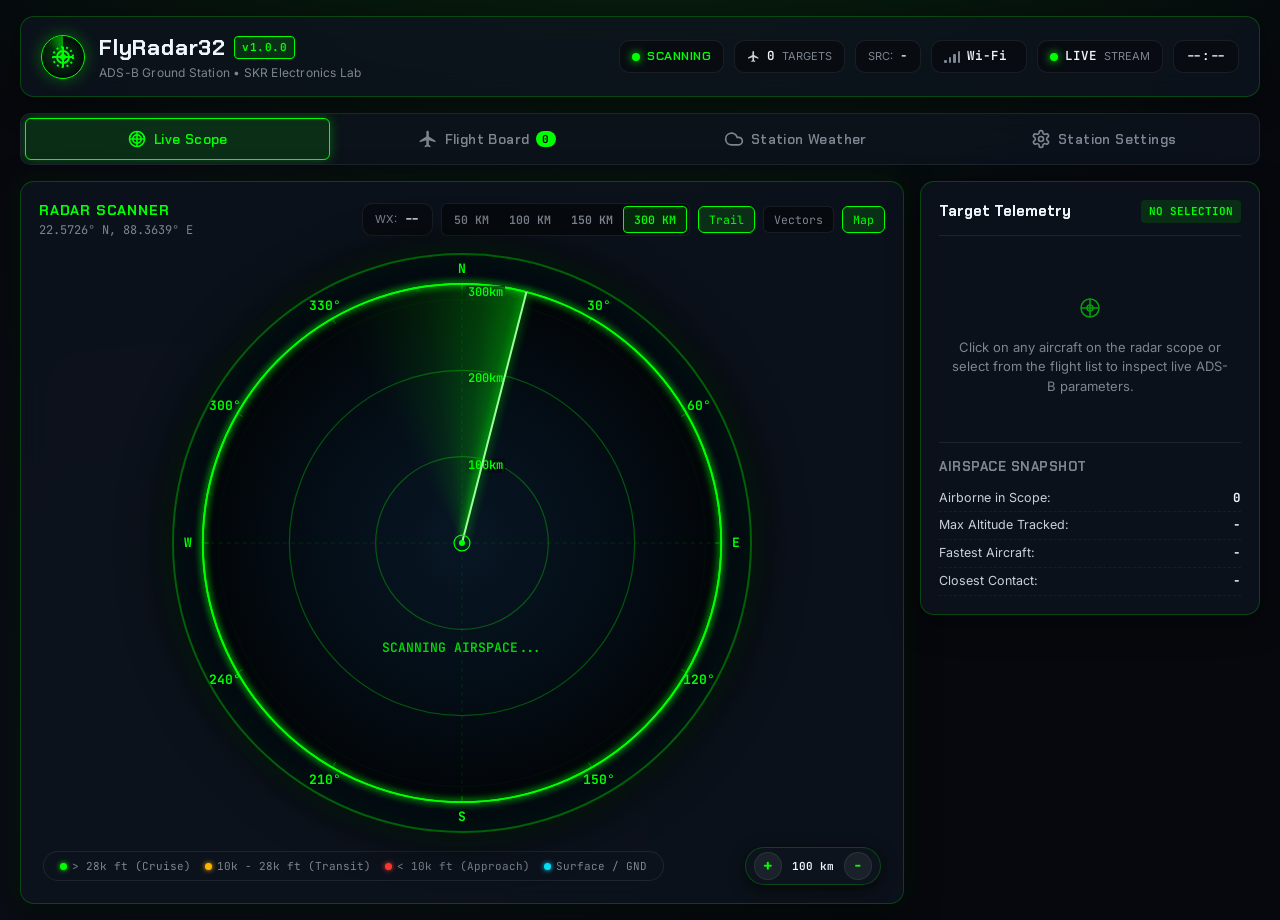
==== commit 2e4f2421: "fix: expand maxRangeKm to 320km, increase MAX_PLANES to 50, add 300km button, and default web scope " ====
--- a/data/index.html
+++ b/data/index.html
@@ -136,8 +136,9 @@
             </div>
             <div class="range-selector" id="radarRangeBtns">
               <button class="range-btn" data-range="50">50 KM</button>
-              <button class="range-btn active" data-range="100">100 KM</button>
+              <button class="range-btn" data-range="100">100 KM</button>
               <button class="range-btn" data-range="150">150 KM</button>
+              <button class="range-btn active" data-range="300">300 KM</button>
             </div>
             <button class="hud-toggle-btn active" id="trailToggleBtn" title="Toggle Breadcrumb Trails">Trail</button>
             <button class="hud-toggle-btn" id="vectorToggleBtn" title="Toggle Heading Vectors">Vectors</button>
